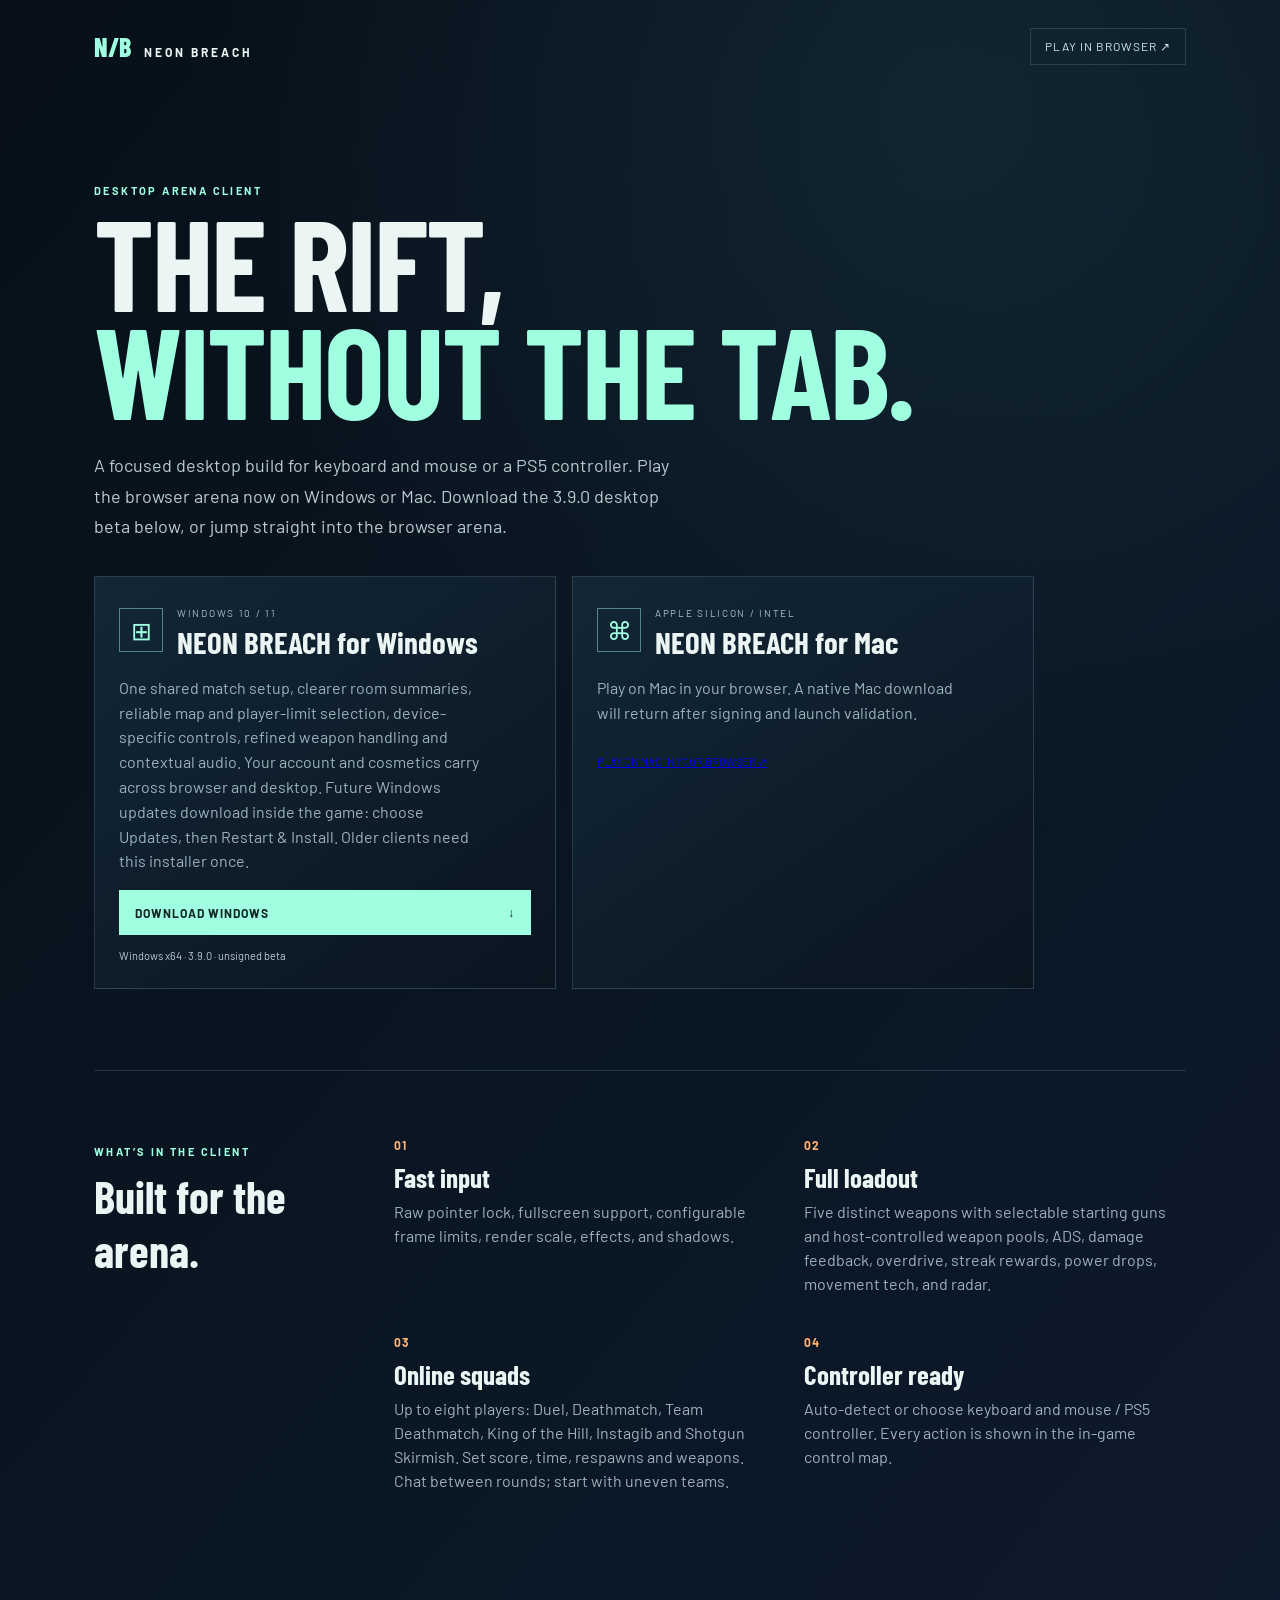
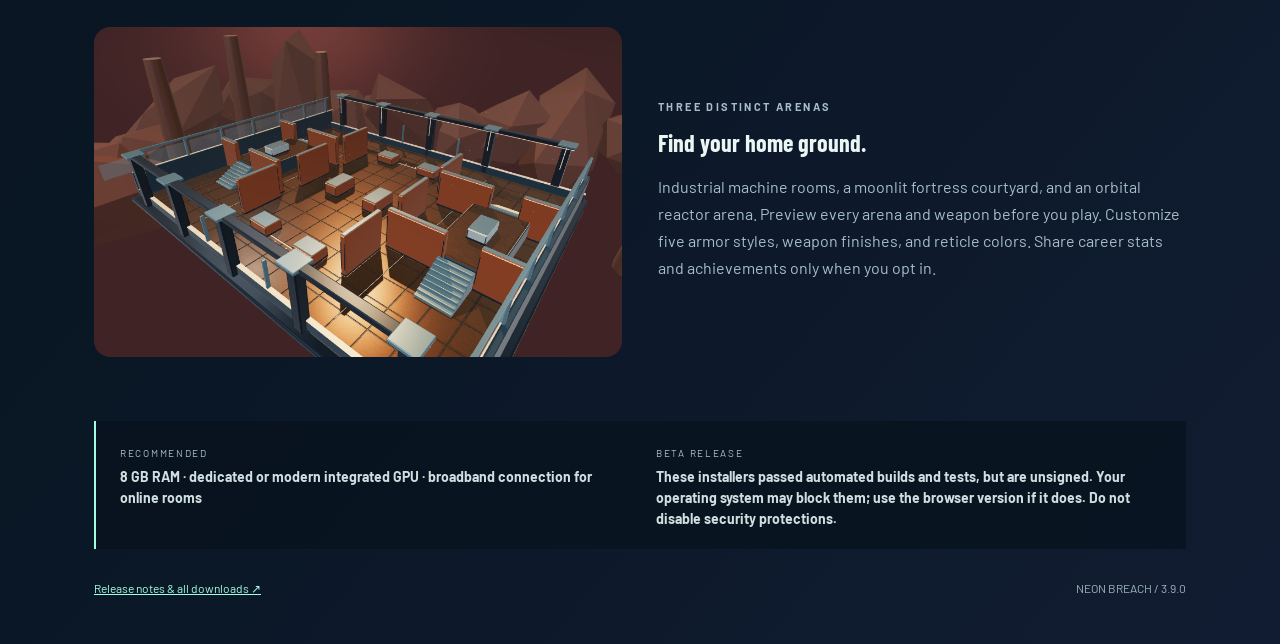
==== index.html @ 7b82b9a6 "Publish 3.9 combat feedback and configurable vitals" ====
<!doctype html><html lang="en"><head><meta charset="utf-8"><meta name="viewport" content="width=device-width,initial-scale=1"><meta name="theme-color" content="#08111c"><title>NEON BREACH · Download</title><link rel="icon" href="./favicon.svg"><link rel="stylesheet" href="./downloads.css"></head><body><main><nav><a class="brand" href="./play/">N/B <span>NEON BREACH</span></a><a class="play" href="./play/">PLAY IN BROWSER ↗</a></nav><section class="hero"><p class="eyebrow">DESKTOP ARENA CLIENT</p><h1>THE RIFT,<br><em>WITHOUT THE TAB.</em></h1><p class="intro">A focused desktop build for keyboard and mouse or a PS5 controller. Play the browser arena now on Windows or Mac. Download the 3.9.0 desktop beta below, or jump straight into the browser arena.</p><div class="platforms"><article class="platform"><div class="platform-top"><span class="platform-icon">⊞</span><div><small>WINDOWS 10 / 11</small><h2>NEON BREACH for Windows</h2></div></div><p>One shared match setup, clearer room summaries, reliable map and player-limit selection, device-specific controls, refined weapon handling and contextual audio. Your account and cosmetics carry across browser and desktop. Future Windows updates download inside the game: choose Updates, then Restart &amp; Install. Older clients need this installer once.</p><a class="download primary" href="https://github.com/AbdulNafeh10/neon-breach-downloads/releases/download/v3.9.0/NEON-BREACH-Setup-3.9.0.exe">DOWNLOAD WINDOWS <b>↓</b></a><p class="release-note">Windows x64 · 3.9.0 · unsigned beta</p></article><article class="platform"><div class="platform-top"><span class="platform-icon">⌘</span><div><small>APPLE SILICON / INTEL</small><h2>NEON BREACH for Mac</h2></div></div><p>Play on Mac in your browser. A native Mac download will return after signing and launch validation.</p><p class="release-note"><a href="./play/">PLAY ON MAC IN YOUR BROWSER ↗</a></p></article></div></section><section class="details" id="mac-release"><div><p class="eyebrow">WHAT’S IN THE CLIENT</p><h2>Built for the arena.</h2></div><div class="feature-grid"><article><b>01</b><h3>Fast input</h3><p>Raw pointer lock, fullscreen support, configurable frame limits, render scale, effects, and shadows.</p></article><article><b>02</b><h3>Full loadout</h3><p>Five distinct weapons with selectable starting guns and host-controlled weapon pools, ADS, damage feedback, overdrive, streak rewards, power drops, movement tech, and radar.</p></article><article><b>03</b><h3>Online squads</h3><p>Up to eight players: Duel, Deathmatch, Team Deathmatch, King of the Hill, Instagib and Shotgun Skirmish. Set score, time, respawns and weapons. Chat between rounds; start with uneven teams.</p></article><article><b>04</b><h3>Controller ready</h3><p>Auto-detect or choose keyboard and mouse / PS5 controller. Every action is shown in the in-game control map.</p></article></div></section><section class="arena-showcase"><img src="./play/previews/map-foundry.png" alt="Solar Foundry machine rooms"><div><p class="eyebrow">THREE DISTINCT ARENAS</p><h2>Find your home ground.</h2><p>Industrial machine rooms, a moonlit fortress courtyard, and an orbital reactor arena. Preview every arena and weapon before you play. Customize five armor styles, weapon finishes, and reticle colors. Share career stats and achievements only when you opt in.</p></div></section><section class="requirements"><div><small>RECOMMENDED</small><strong>8 GB RAM · dedicated or modern integrated GPU · broadband connection for online rooms</strong></div><div><small>BETA RELEASE</small><strong>These installers passed automated builds and tests, but are unsigned. Your operating system may block them; use the browser version if it does. Do not disable security protections.</strong></div></section><footer class="release-footer"><a href="https://github.com/AbdulNafeh10/neon-breach-downloads/releases/tag/v3.9.0">Release notes &amp; all downloads ↗</a><span>NEON BREACH / 3.9.0</span></footer></main></body></html>
---- downloads.css ----
@import url('https://fonts.googleapis.com/css2?family=Barlow+Condensed:wght@500;600;700;800&family=Barlow:wght@400;500;600;700&display=swap');:root{--bg:#08111c;--panel:#0e1d2b;--line:#9fc4d430;--mint:#a1ffe1;--ink:#eaf5f4;--mute:#9db1bd;--orange:#ffb274}*{box-sizing:border-box}body{margin:0;background:radial-gradient(circle at 74% 5%,#244c574d,transparent 31%),linear-gradient(130deg,#071019,#0a1725 55%,#111c32);color:var(--ink);font:16px Barlow,Arial,sans-serif;min-height:100vh}main{max-width:1160px;margin:auto;padding:28px 34px 48px}nav{display:flex;justify-content:space-between;align-items:center}.brand{font:800 26px 'Barlow Condensed',sans-serif;letter-spacing:-.5px;color:var(--mint);text-decoration:none}.brand span{font:700 12px Barlow,sans-serif;color:var(--ink);letter-spacing:3px;margin-left:9px}.play{color:#cde8e5;text-decoration:none;border:1px solid var(--line);padding:10px 14px;font-size:12px;letter-spacing:1px}.hero{padding:12vh 0 9vh;max-width:940px}.eyebrow{font-size:11px;letter-spacing:2.4px;color:var(--mint);font-weight:700}h1,h2,h3{font-family:'Barlow Condensed',sans-serif;margin:0}h1{font-size:clamp(64px,10vw,140px);line-height:.84;letter-spacing:-2px}h1 em{font-style:normal;color:var(--mint)}.intro{max-width:580px;line-height:1.7;color:#b8cbd0;font-size:18px;margin:27px 0 34px}.platforms{display:grid;grid-template-columns:1fr 1fr;gap:16px}.platform{background:linear-gradient(145deg,#132838e8,#0a1520e8);border:1px solid var(--line);padding:24px;min-height:280px;display:flex;flex-direction:column}.platform-top{display:flex;gap:14px;align-items:center}.platform-icon{display:grid;place-items:center;width:44px;height:44px;border:1px solid #a1ffe172;color:var(--mint);font-size:25px}.platform small,.requirements small{font-size:10px;letter-spacing:1.7px;color:#a9bec8}.platform h2{font-size:31px;margin-top:3px}.platform p{color:var(--mute);line-height:1.55;max-width:360px}.download{display:flex;justify-content:space-between;align-items:center;margin-top:auto;padding:15px 16px;font-size:12px;letter-spacing:1px;text-decoration:none;font-weight:700}.primary{background:var(--mint);color:#102723}.secondary{border:1px solid #a1ffe142;color:#a7c8c7;background:#a1ffe108}.details{display:grid;grid-template-columns:250px 1fr;gap:50px;padding:7vh 0;border-top:1px solid var(--line)}.details h2{font-size:45px}.feature-grid{display:grid;grid-template-columns:1fr 1fr;gap:28px}.feature-grid b{color:var(--orange);font-size:12px;letter-spacing:1px}.feature-grid h3{font-size:27px;margin-top:8px}.feature-grid p{color:var(--mute);line-height:1.5;margin:7px 0}.requirements{display:grid;grid-template-columns:1fr 1fr;gap:30px;background:#07131dbb;padding:20px 24px;border-left:2px solid var(--mint)}.requirements strong{display:block;font-size:14px;line-height:1.5;margin-top:6px;color:#cfdfdf}@media(max-width:720px){main{padding:20px}.hero{padding:11vh 0 7vh}.platforms,.details,.requirements{grid-template-columns:1fr}.details{gap:20px}.feature-grid{gap:20px}.platform{min-height:250px}h1{font-size:68px}.brand span{display:none}}

.platform .release-note{font-size:11px;margin:12px 0 0;color:#b8cbd0}.platform .download+.download{margin-top:10px}.release-footer{display:flex;justify-content:space-between;gap:20px;margin-top:32px;font-size:12px;color:var(--mute)}.release-footer a{color:var(--mint)}

.arena-showcase{display:grid;grid-template-columns:1fr 1fr;gap:36px;align-items:center;margin:64px 0}.arena-showcase img{width:100%;border-radius:16px}.arena-showcase p{line-height:1.7;color:#a8bdc9}@media(max-width:720px){.arena-showcase{grid-template-columns:1fr}}
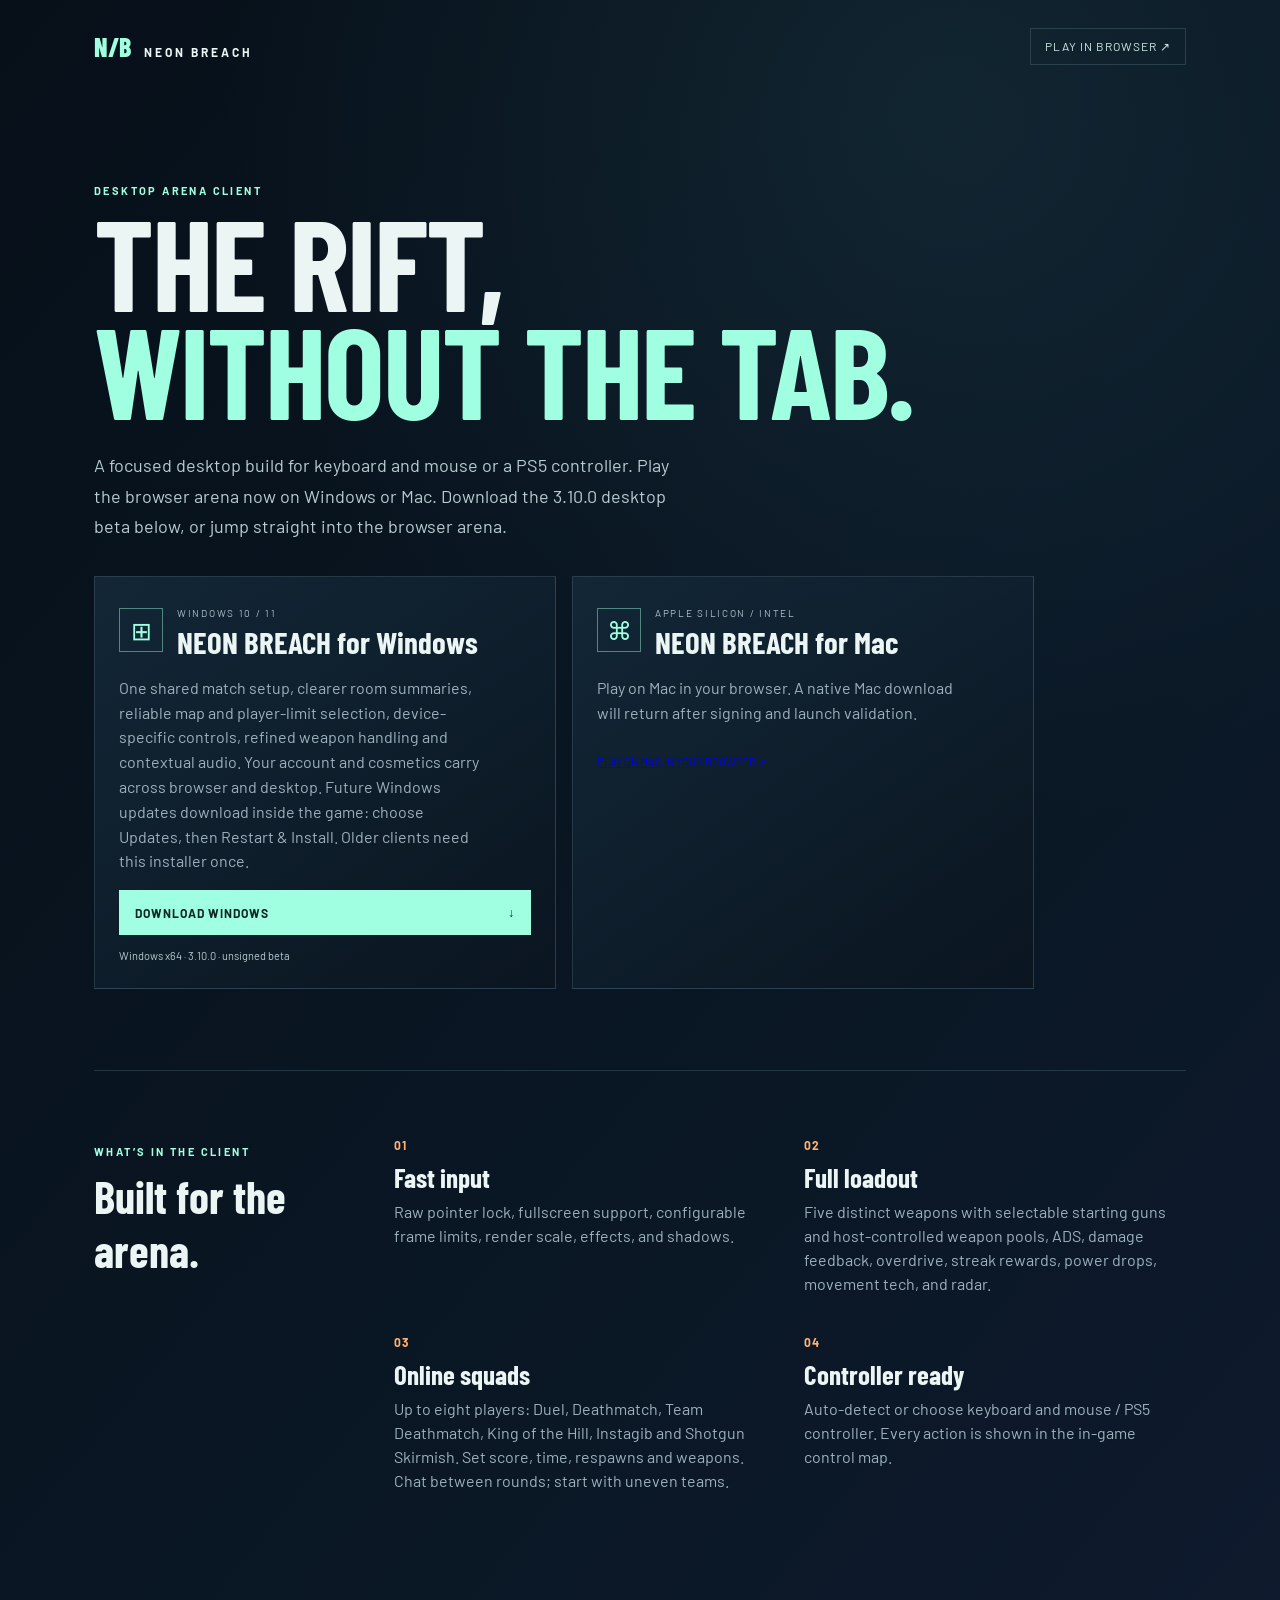
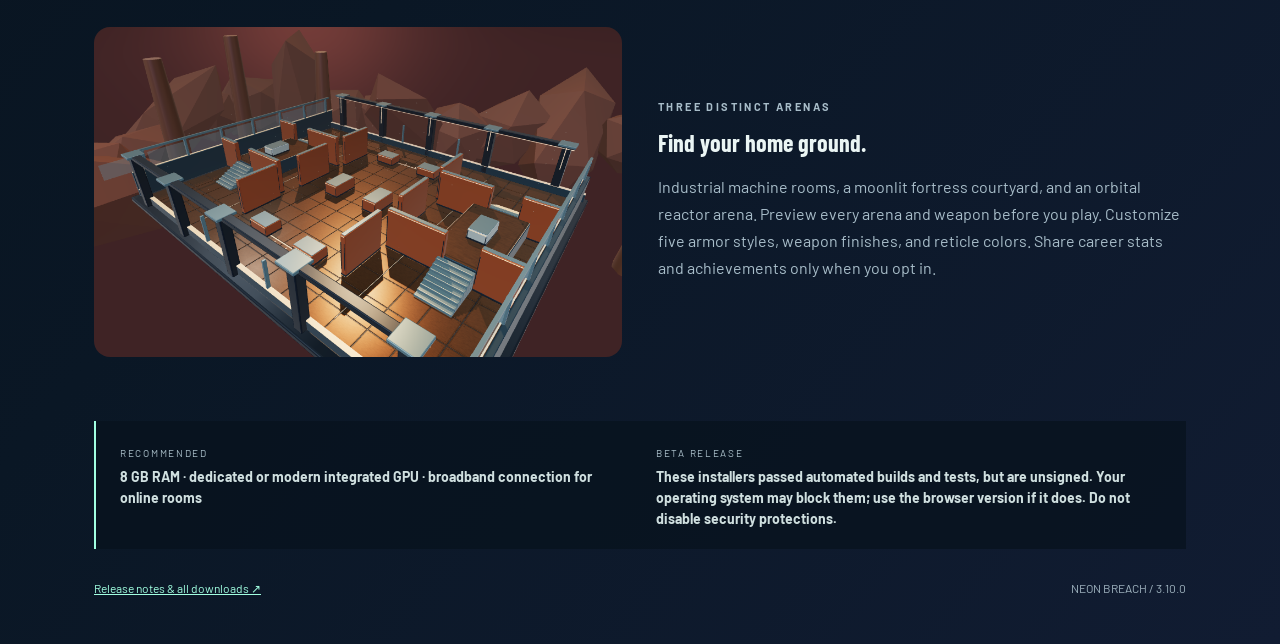
==== commit f6567762: "Publish 3.10 weapon handling and combat HUD update" ====
--- a/index.html
+++ b/index.html
@@ -1 +1 @@
-<!doctype html><html lang="en"><head><meta charset="utf-8"><meta name="viewport" content="width=device-width,initial-scale=1"><meta name="theme-color" content="#08111c"><title>NEON BREACH · Download</title><link rel="icon" href="./favicon.svg"><link rel="stylesheet" href="./downloads.css"></head><body><main><nav><a class="brand" href="./play/">N/B <span>NEON BREACH</span></a><a class="play" href="./play/">PLAY IN BROWSER ↗</a></nav><section class="hero"><p class="eyebrow">DESKTOP ARENA CLIENT</p><h1>THE RIFT,<br><em>WITHOUT THE TAB.</em></h1><p class="intro">A focused desktop build for keyboard and mouse or a PS5 controller. Play the browser arena now on Windows or Mac. Download the 3.9.0 desktop beta below, or jump straight into the browser arena.</p><div class="platforms"><article class="platform"><div class="platform-top"><span class="platform-icon">⊞</span><div><small>WINDOWS 10 / 11</small><h2>NEON BREACH for Windows</h2></div></div><p>One shared match setup, clearer room summaries, reliable map and player-limit selection, device-specific controls, refined weapon handling and contextual audio. Your account and cosmetics carry across browser and desktop. Future Windows updates download inside the game: choose Updates, then Restart &amp; Install. Older clients need this installer once.</p><a class="download primary" href="https://github.com/AbdulNafeh10/neon-breach-downloads/releases/download/v3.9.0/NEON-BREACH-Setup-3.9.0.exe">DOWNLOAD WINDOWS <b>↓</b></a><p class="release-note">Windows x64 · 3.9.0 · unsigned beta</p></article><article class="platform"><div class="platform-top"><span class="platform-icon">⌘</span><div><small>APPLE SILICON / INTEL</small><h2>NEON BREACH for Mac</h2></div></div><p>Play on Mac in your browser. A native Mac download will return after signing and launch validation.</p><p class="release-note"><a href="./play/">PLAY ON MAC IN YOUR BROWSER ↗</a></p></article></div></section><section class="details" id="mac-release"><div><p class="eyebrow">WHAT’S IN THE CLIENT</p><h2>Built for the arena.</h2></div><div class="feature-grid"><article><b>01</b><h3>Fast input</h3><p>Raw pointer lock, fullscreen support, configurable frame limits, render scale, effects, and shadows.</p></article><article><b>02</b><h3>Full loadout</h3><p>Five distinct weapons with selectable starting guns and host-controlled weapon pools, ADS, damage feedback, overdrive, streak rewards, power drops, movement tech, and radar.</p></article><article><b>03</b><h3>Online squads</h3><p>Up to eight players: Duel, Deathmatch, Team Deathmatch, King of the Hill, Instagib and Shotgun Skirmish. Set score, time, respawns and weapons. Chat between rounds; start with uneven teams.</p></article><article><b>04</b><h3>Controller ready</h3><p>Auto-detect or choose keyboard and mouse / PS5 controller. Every action is shown in the in-game control map.</p></article></div></section><section class="arena-showcase"><img src="./play/previews/map-foundry.png" alt="Solar Foundry machine rooms"><div><p class="eyebrow">THREE DISTINCT ARENAS</p><h2>Find your home ground.</h2><p>Industrial machine rooms, a moonlit fortress courtyard, and an orbital reactor arena. Preview every arena and weapon before you play. Customize five armor styles, weapon finishes, and reticle colors. Share career stats and achievements only when you opt in.</p></div></section><section class="requirements"><div><small>RECOMMENDED</small><strong>8 GB RAM · dedicated or modern integrated GPU · broadband connection for online rooms</strong></div><div><small>BETA RELEASE</small><strong>These installers passed automated builds and tests, but are unsigned. Your operating system may block them; use the browser version if it does. Do not disable security protections.</strong></div></section><footer class="release-footer"><a href="https://github.com/AbdulNafeh10/neon-breach-downloads/releases/tag/v3.9.0">Release notes &amp; all downloads ↗</a><span>NEON BREACH / 3.9.0</span></footer></main></body></html>
+<!doctype html><html lang="en"><head><meta charset="utf-8"><meta name="viewport" content="width=device-width,initial-scale=1"><meta name="theme-color" content="#08111c"><title>NEON BREACH · Download</title><link rel="icon" href="./favicon.svg"><link rel="stylesheet" href="./downloads.css"></head><body><main><nav><a class="brand" href="./play/">N/B <span>NEON BREACH</span></a><a class="play" href="./play/">PLAY IN BROWSER ↗</a></nav><section class="hero"><p class="eyebrow">DESKTOP ARENA CLIENT</p><h1>THE RIFT,<br><em>WITHOUT THE TAB.</em></h1><p class="intro">A focused desktop build for keyboard and mouse or a PS5 controller. Play the browser arena now on Windows or Mac. Download the 3.10.0 desktop beta below, or jump straight into the browser arena.</p><div class="platforms"><article class="platform"><div class="platform-top"><span class="platform-icon">⊞</span><div><small>WINDOWS 10 / 11</small><h2>NEON BREACH for Windows</h2></div></div><p>One shared match setup, clearer room summaries, reliable map and player-limit selection, device-specific controls, refined weapon handling and contextual audio. Your account and cosmetics carry across browser and desktop. Future Windows updates download inside the game: choose Updates, then Restart &amp; Install. Older clients need this installer once.</p><a class="download primary" href="https://github.com/AbdulNafeh10/neon-breach-downloads/releases/download/v3.10.0/NEON-BREACH-Setup-3.10.0.exe">DOWNLOAD WINDOWS <b>↓</b></a><p class="release-note">Windows x64 · 3.10.0 · unsigned beta</p></article><article class="platform"><div class="platform-top"><span class="platform-icon">⌘</span><div><small>APPLE SILICON / INTEL</small><h2>NEON BREACH for Mac</h2></div></div><p>Play on Mac in your browser. A native Mac download will return after signing and launch validation.</p><p class="release-note"><a href="./play/">PLAY ON MAC IN YOUR BROWSER ↗</a></p></article></div></section><section class="details" id="mac-release"><div><p class="eyebrow">WHAT’S IN THE CLIENT</p><h2>Built for the arena.</h2></div><div class="feature-grid"><article><b>01</b><h3>Fast input</h3><p>Raw pointer lock, fullscreen support, configurable frame limits, render scale, effects, and shadows.</p></article><article><b>02</b><h3>Full loadout</h3><p>Five distinct weapons with selectable starting guns and host-controlled weapon pools, ADS, damage feedback, overdrive, streak rewards, power drops, movement tech, and radar.</p></article><article><b>03</b><h3>Online squads</h3><p>Up to eight players: Duel, Deathmatch, Team Deathmatch, King of the Hill, Instagib and Shotgun Skirmish. Set score, time, respawns and weapons. Chat between rounds; start with uneven teams.</p></article><article><b>04</b><h3>Controller ready</h3><p>Auto-detect or choose keyboard and mouse / PS5 controller. Every action is shown in the in-game control map.</p></article></div></section><section class="arena-showcase"><img src="./play/previews/map-foundry.png" alt="Solar Foundry machine rooms"><div><p class="eyebrow">THREE DISTINCT ARENAS</p><h2>Find your home ground.</h2><p>Industrial machine rooms, a moonlit fortress courtyard, and an orbital reactor arena. Preview every arena and weapon before you play. Customize five armor styles, weapon finishes, and reticle colors. Share career stats and achievements only when you opt in.</p></div></section><section class="requirements"><div><small>RECOMMENDED</small><strong>8 GB RAM · dedicated or modern integrated GPU · broadband connection for online rooms</strong></div><div><small>BETA RELEASE</small><strong>These installers passed automated builds and tests, but are unsigned. Your operating system may block them; use the browser version if it does. Do not disable security protections.</strong></div></section><footer class="release-footer"><a href="https://github.com/AbdulNafeh10/neon-breach-downloads/releases/tag/v3.10.0">Release notes &amp; all downloads ↗</a><span>NEON BREACH / 3.10.0</span></footer></main></body></html>
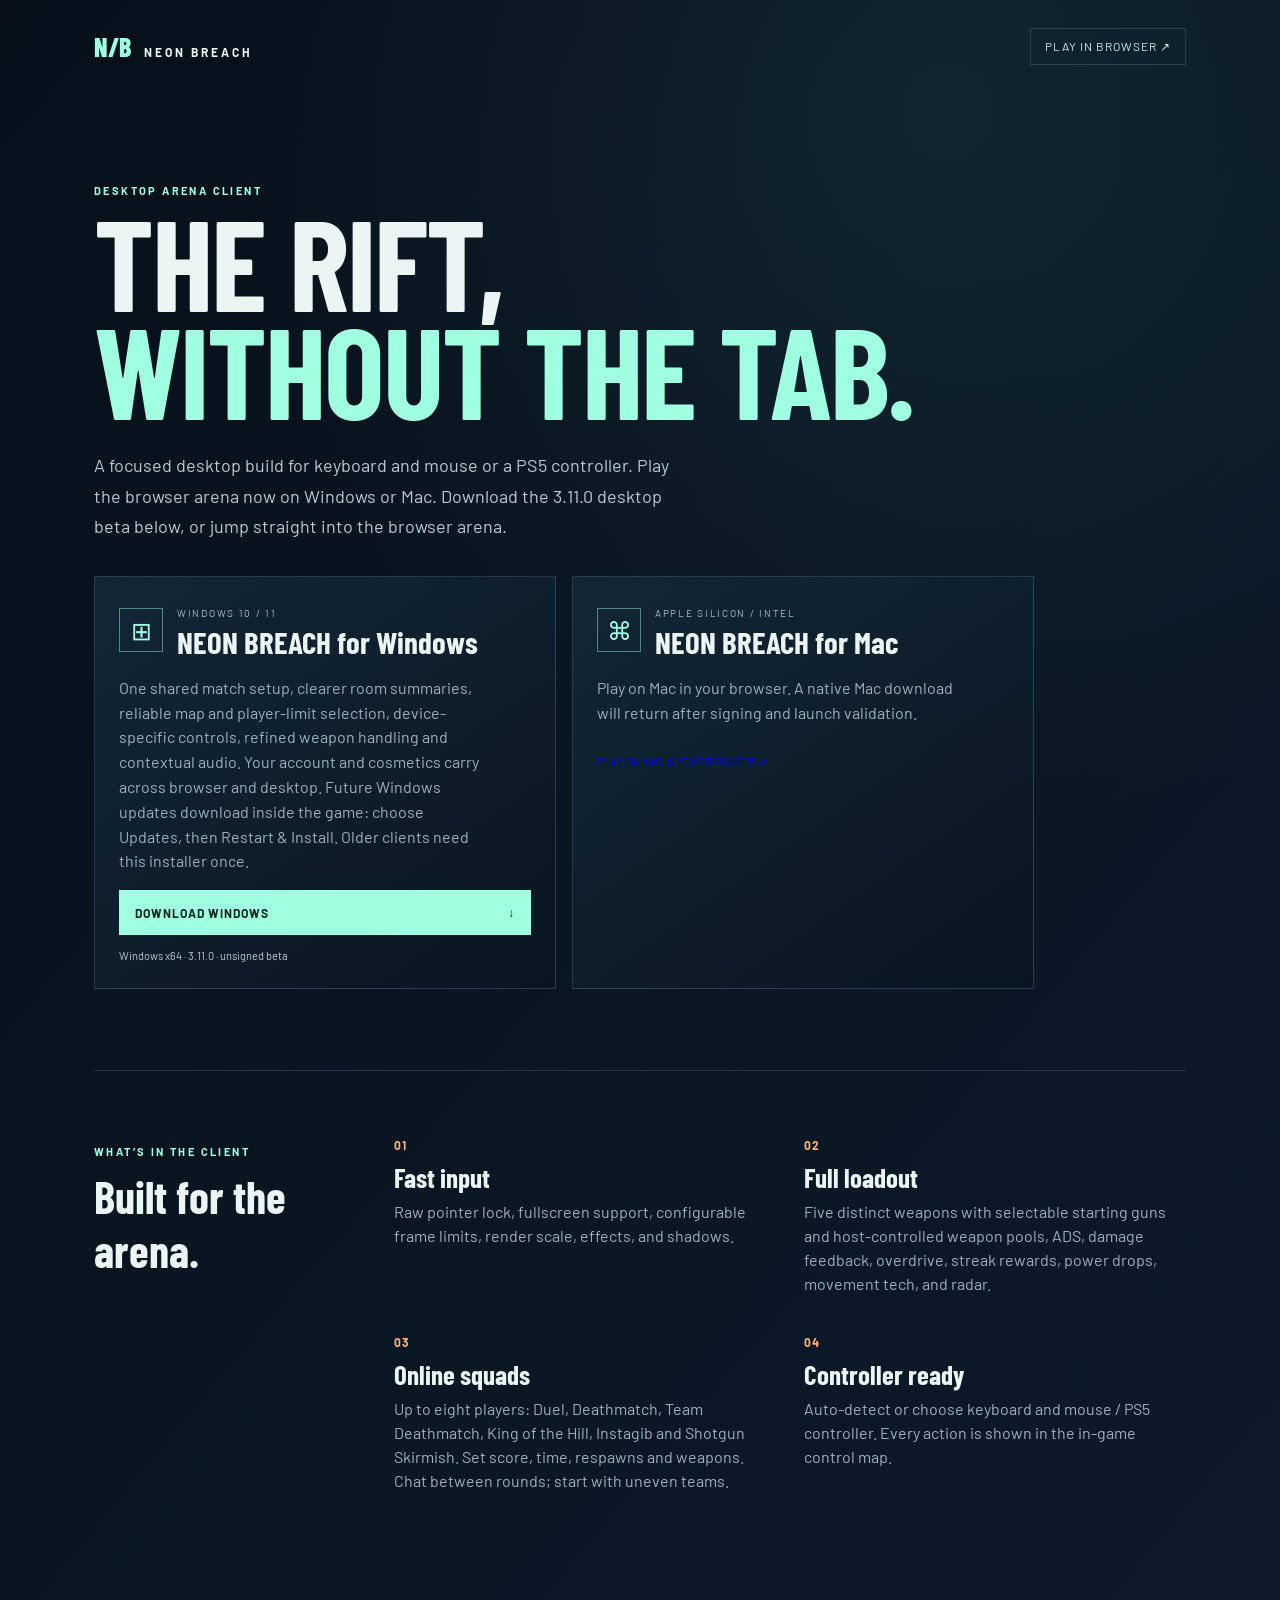
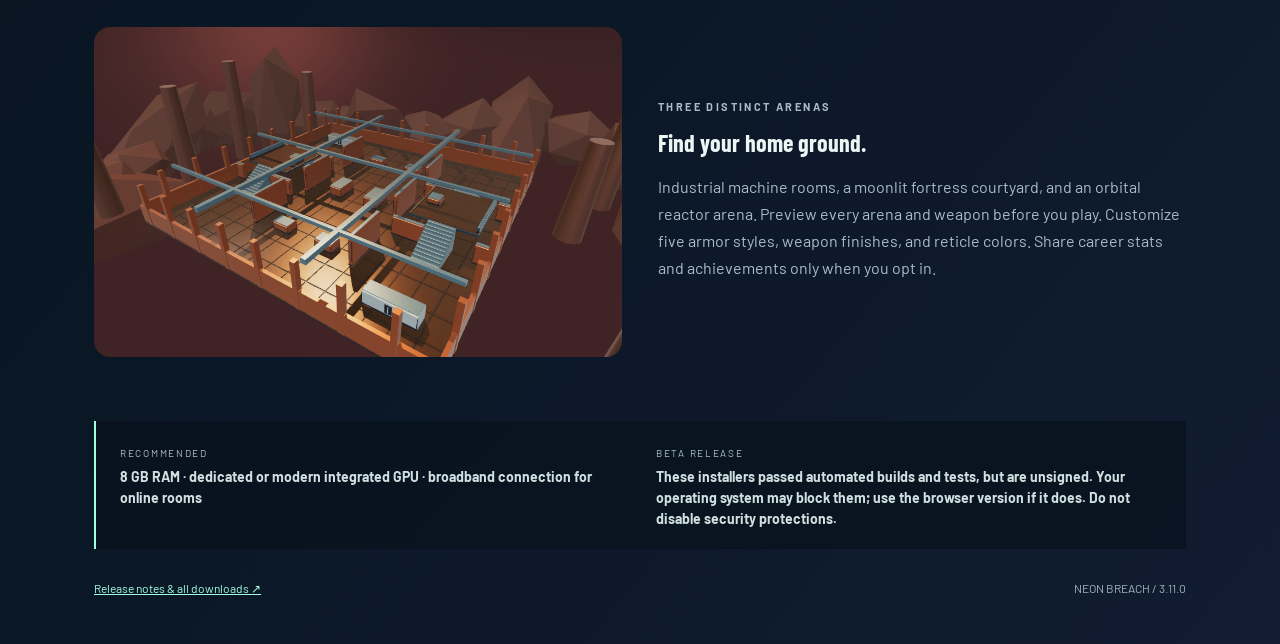
==== commit d891113d: "Publish 3.11 five arenas and refined damage feedback" ====
--- a/index.html
+++ b/index.html
@@ -1 +1 @@
-<!doctype html><html lang="en"><head><meta charset="utf-8"><meta name="viewport" content="width=device-width,initial-scale=1"><meta name="theme-color" content="#08111c"><title>NEON BREACH · Download</title><link rel="icon" href="./favicon.svg"><link rel="stylesheet" href="./downloads.css"></head><body><main><nav><a class="brand" href="./play/">N/B <span>NEON BREACH</span></a><a class="play" href="./play/">PLAY IN BROWSER ↗</a></nav><section class="hero"><p class="eyebrow">DESKTOP ARENA CLIENT</p><h1>THE RIFT,<br><em>WITHOUT THE TAB.</em></h1><p class="intro">A focused desktop build for keyboard and mouse or a PS5 controller. Play the browser arena now on Windows or Mac. Download the 3.10.0 desktop beta below, or jump straight into the browser arena.</p><div class="platforms"><article class="platform"><div class="platform-top"><span class="platform-icon">⊞</span><div><small>WINDOWS 10 / 11</small><h2>NEON BREACH for Windows</h2></div></div><p>One shared match setup, clearer room summaries, reliable map and player-limit selection, device-specific controls, refined weapon handling and contextual audio. Your account and cosmetics carry across browser and desktop. Future Windows updates download inside the game: choose Updates, then Restart &amp; Install. Older clients need this installer once.</p><a class="download primary" href="https://github.com/AbdulNafeh10/neon-breach-downloads/releases/download/v3.10.0/NEON-BREACH-Setup-3.10.0.exe">DOWNLOAD WINDOWS <b>↓</b></a><p class="release-note">Windows x64 · 3.10.0 · unsigned beta</p></article><article class="platform"><div class="platform-top"><span class="platform-icon">⌘</span><div><small>APPLE SILICON / INTEL</small><h2>NEON BREACH for Mac</h2></div></div><p>Play on Mac in your browser. A native Mac download will return after signing and launch validation.</p><p class="release-note"><a href="./play/">PLAY ON MAC IN YOUR BROWSER ↗</a></p></article></div></section><section class="details" id="mac-release"><div><p class="eyebrow">WHAT’S IN THE CLIENT</p><h2>Built for the arena.</h2></div><div class="feature-grid"><article><b>01</b><h3>Fast input</h3><p>Raw pointer lock, fullscreen support, configurable frame limits, render scale, effects, and shadows.</p></article><article><b>02</b><h3>Full loadout</h3><p>Five distinct weapons with selectable starting guns and host-controlled weapon pools, ADS, damage feedback, overdrive, streak rewards, power drops, movement tech, and radar.</p></article><article><b>03</b><h3>Online squads</h3><p>Up to eight players: Duel, Deathmatch, Team Deathmatch, King of the Hill, Instagib and Shotgun Skirmish. Set score, time, respawns and weapons. Chat between rounds; start with uneven teams.</p></article><article><b>04</b><h3>Controller ready</h3><p>Auto-detect or choose keyboard and mouse / PS5 controller. Every action is shown in the in-game control map.</p></article></div></section><section class="arena-showcase"><img src="./play/previews/map-foundry.png" alt="Solar Foundry machine rooms"><div><p class="eyebrow">THREE DISTINCT ARENAS</p><h2>Find your home ground.</h2><p>Industrial machine rooms, a moonlit fortress courtyard, and an orbital reactor arena. Preview every arena and weapon before you play. Customize five armor styles, weapon finishes, and reticle colors. Share career stats and achievements only when you opt in.</p></div></section><section class="requirements"><div><small>RECOMMENDED</small><strong>8 GB RAM · dedicated or modern integrated GPU · broadband connection for online rooms</strong></div><div><small>BETA RELEASE</small><strong>These installers passed automated builds and tests, but are unsigned. Your operating system may block them; use the browser version if it does. Do not disable security protections.</strong></div></section><footer class="release-footer"><a href="https://github.com/AbdulNafeh10/neon-breach-downloads/releases/tag/v3.10.0">Release notes &amp; all downloads ↗</a><span>NEON BREACH / 3.10.0</span></footer></main></body></html>
+<!doctype html><html lang="en"><head><meta charset="utf-8"><meta name="viewport" content="width=device-width,initial-scale=1"><meta name="theme-color" content="#08111c"><title>NEON BREACH · Download</title><link rel="icon" href="./favicon.svg"><link rel="stylesheet" href="./downloads.css"></head><body><main><nav><a class="brand" href="./play/">N/B <span>NEON BREACH</span></a><a class="play" href="./play/">PLAY IN BROWSER ↗</a></nav><section class="hero"><p class="eyebrow">DESKTOP ARENA CLIENT</p><h1>THE RIFT,<br><em>WITHOUT THE TAB.</em></h1><p class="intro">A focused desktop build for keyboard and mouse or a PS5 controller. Play the browser arena now on Windows or Mac. Download the 3.11.0 desktop beta below, or jump straight into the browser arena.</p><div class="platforms"><article class="platform"><div class="platform-top"><span class="platform-icon">⊞</span><div><small>WINDOWS 10 / 11</small><h2>NEON BREACH for Windows</h2></div></div><p>One shared match setup, clearer room summaries, reliable map and player-limit selection, device-specific controls, refined weapon handling and contextual audio. Your account and cosmetics carry across browser and desktop. Future Windows updates download inside the game: choose Updates, then Restart &amp; Install. Older clients need this installer once.</p><a class="download primary" href="https://github.com/AbdulNafeh10/neon-breach-downloads/releases/download/v3.11.0/NEON-BREACH-Setup-3.11.0.exe">DOWNLOAD WINDOWS <b>↓</b></a><p class="release-note">Windows x64 · 3.11.0 · unsigned beta</p></article><article class="platform"><div class="platform-top"><span class="platform-icon">⌘</span><div><small>APPLE SILICON / INTEL</small><h2>NEON BREACH for Mac</h2></div></div><p>Play on Mac in your browser. A native Mac download will return after signing and launch validation.</p><p class="release-note"><a href="./play/">PLAY ON MAC IN YOUR BROWSER ↗</a></p></article></div></section><section class="details" id="mac-release"><div><p class="eyebrow">WHAT’S IN THE CLIENT</p><h2>Built for the arena.</h2></div><div class="feature-grid"><article><b>01</b><h3>Fast input</h3><p>Raw pointer lock, fullscreen support, configurable frame limits, render scale, effects, and shadows.</p></article><article><b>02</b><h3>Full loadout</h3><p>Five distinct weapons with selectable starting guns and host-controlled weapon pools, ADS, damage feedback, overdrive, streak rewards, power drops, movement tech, and radar.</p></article><article><b>03</b><h3>Online squads</h3><p>Up to eight players: Duel, Deathmatch, Team Deathmatch, King of the Hill, Instagib and Shotgun Skirmish. Set score, time, respawns and weapons. Chat between rounds; start with uneven teams.</p></article><article><b>04</b><h3>Controller ready</h3><p>Auto-detect or choose keyboard and mouse / PS5 controller. Every action is shown in the in-game control map.</p></article></div></section><section class="arena-showcase"><img src="./play/previews/map-foundry.png" alt="Solar Foundry machine rooms"><div><p class="eyebrow">THREE DISTINCT ARENAS</p><h2>Find your home ground.</h2><p>Industrial machine rooms, a moonlit fortress courtyard, and an orbital reactor arena. Preview every arena and weapon before you play. Customize five armor styles, weapon finishes, and reticle colors. Share career stats and achievements only when you opt in.</p></div></section><section class="requirements"><div><small>RECOMMENDED</small><strong>8 GB RAM · dedicated or modern integrated GPU · broadband connection for online rooms</strong></div><div><small>BETA RELEASE</small><strong>These installers passed automated builds and tests, but are unsigned. Your operating system may block them; use the browser version if it does. Do not disable security protections.</strong></div></section><footer class="release-footer"><a href="https://github.com/AbdulNafeh10/neon-breach-downloads/releases/tag/v3.11.0">Release notes &amp; all downloads ↗</a><span>NEON BREACH / 3.11.0</span></footer></main></body></html>
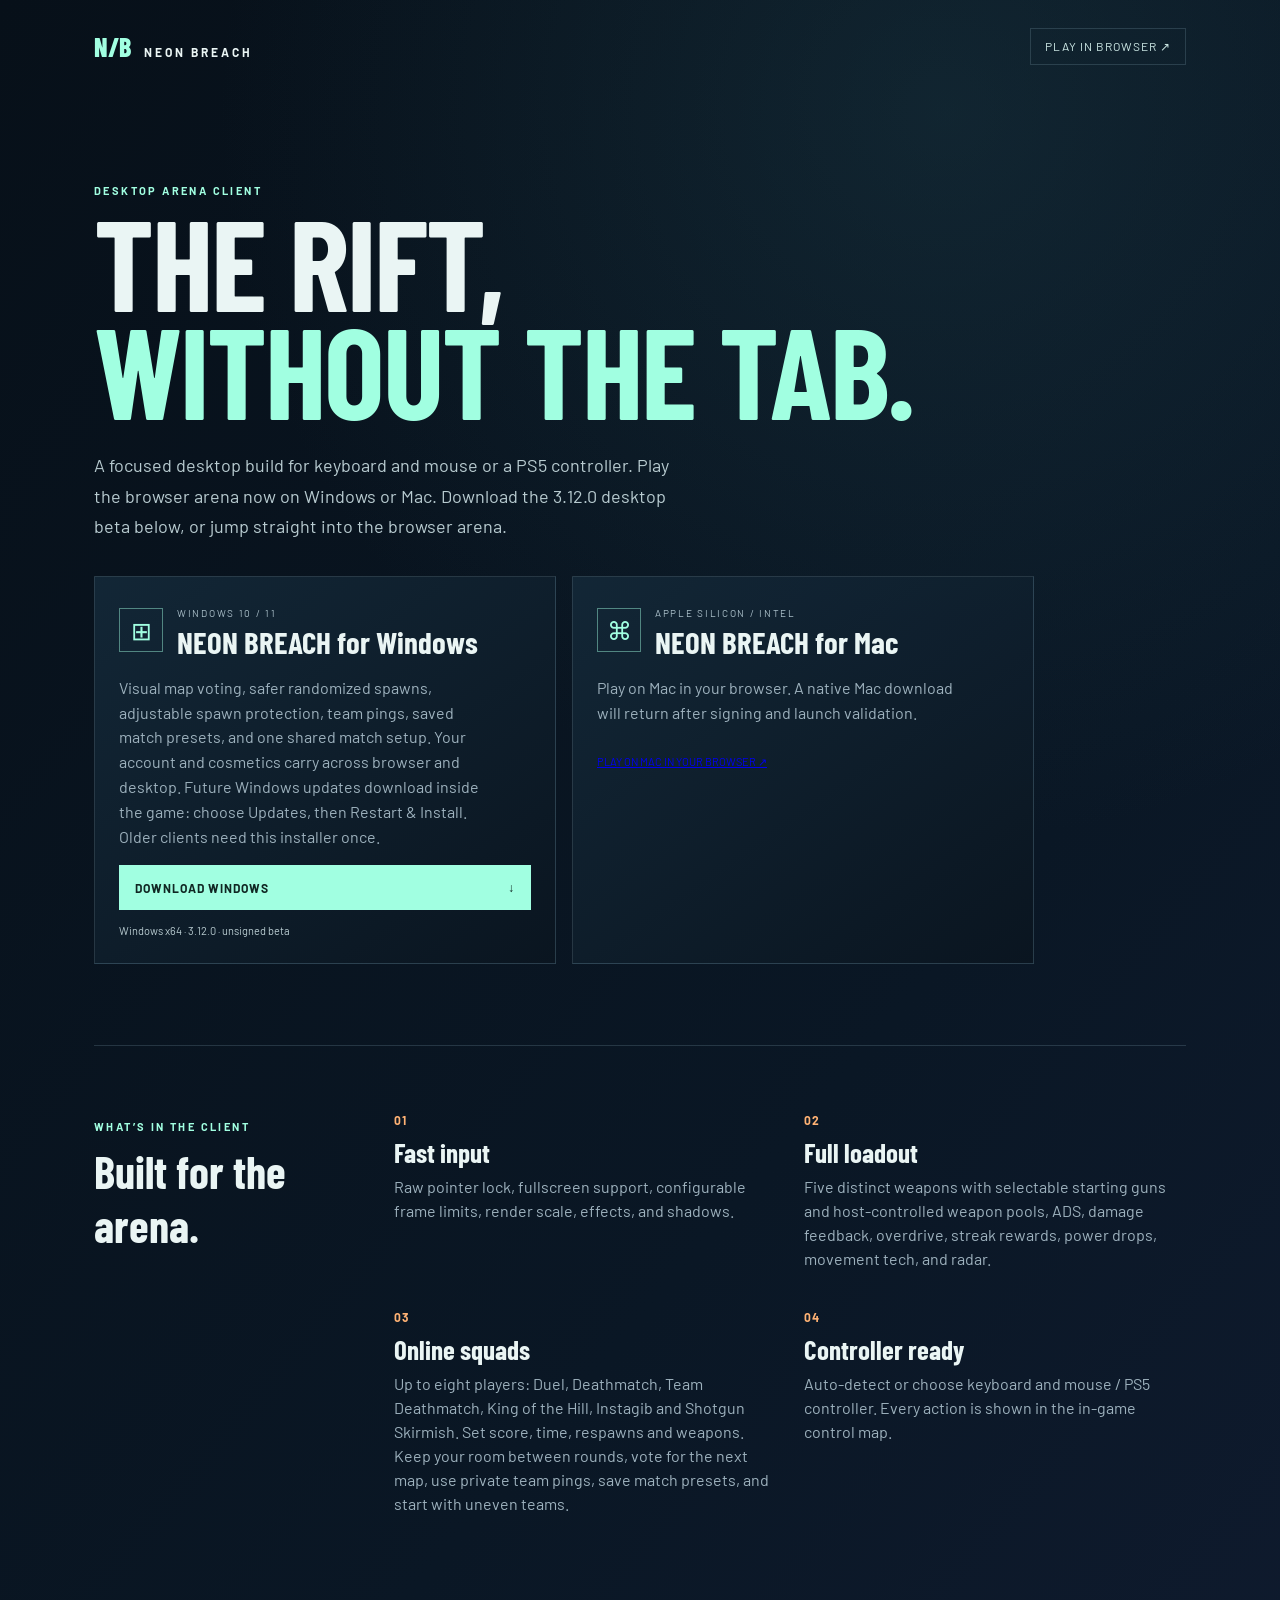
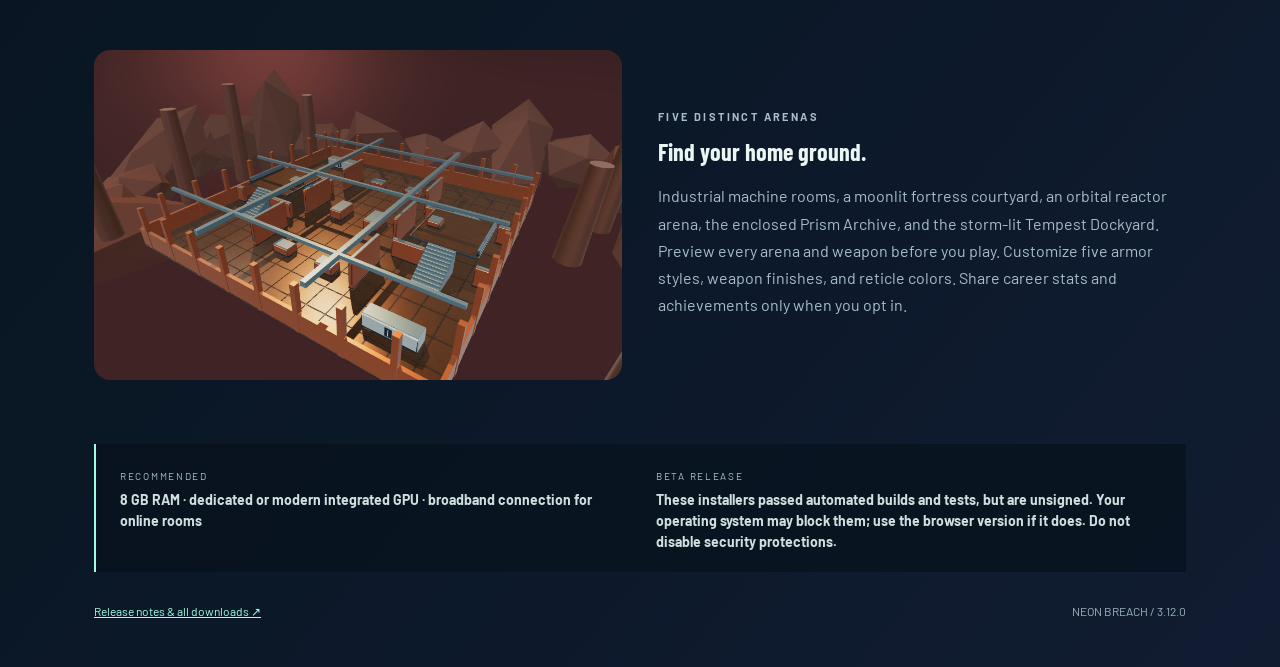
==== commit 475b3ede: "Publish NEON BREACH 3.12 party update and Windows update feed" ====
--- a/index.html
+++ b/index.html
@@ -1 +1 @@
-<!doctype html><html lang="en"><head><meta charset="utf-8"><meta name="viewport" content="width=device-width,initial-scale=1"><meta name="theme-color" content="#08111c"><title>NEON BREACH · Download</title><link rel="icon" href="./favicon.svg"><link rel="stylesheet" href="./downloads.css"></head><body><main><nav><a class="brand" href="./play/">N/B <span>NEON BREACH</span></a><a class="play" href="./play/">PLAY IN BROWSER ↗</a></nav><section class="hero"><p class="eyebrow">DESKTOP ARENA CLIENT</p><h1>THE RIFT,<br><em>WITHOUT THE TAB.</em></h1><p class="intro">A focused desktop build for keyboard and mouse or a PS5 controller. Play the browser arena now on Windows or Mac. Download the 3.11.0 desktop beta below, or jump straight into the browser arena.</p><div class="platforms"><article class="platform"><div class="platform-top"><span class="platform-icon">⊞</span><div><small>WINDOWS 10 / 11</small><h2>NEON BREACH for Windows</h2></div></div><p>One shared match setup, clearer room summaries, reliable map and player-limit selection, device-specific controls, refined weapon handling and contextual audio. Your account and cosmetics carry across browser and desktop. Future Windows updates download inside the game: choose Updates, then Restart &amp; Install. Older clients need this installer once.</p><a class="download primary" href="https://github.com/AbdulNafeh10/neon-breach-downloads/releases/download/v3.11.0/NEON-BREACH-Setup-3.11.0.exe">DOWNLOAD WINDOWS <b>↓</b></a><p class="release-note">Windows x64 · 3.11.0 · unsigned beta</p></article><article class="platform"><div class="platform-top"><span class="platform-icon">⌘</span><div><small>APPLE SILICON / INTEL</small><h2>NEON BREACH for Mac</h2></div></div><p>Play on Mac in your browser. A native Mac download will return after signing and launch validation.</p><p class="release-note"><a href="./play/">PLAY ON MAC IN YOUR BROWSER ↗</a></p></article></div></section><section class="details" id="mac-release"><div><p class="eyebrow">WHAT’S IN THE CLIENT</p><h2>Built for the arena.</h2></div><div class="feature-grid"><article><b>01</b><h3>Fast input</h3><p>Raw pointer lock, fullscreen support, configurable frame limits, render scale, effects, and shadows.</p></article><article><b>02</b><h3>Full loadout</h3><p>Five distinct weapons with selectable starting guns and host-controlled weapon pools, ADS, damage feedback, overdrive, streak rewards, power drops, movement tech, and radar.</p></article><article><b>03</b><h3>Online squads</h3><p>Up to eight players: Duel, Deathmatch, Team Deathmatch, King of the Hill, Instagib and Shotgun Skirmish. Set score, time, respawns and weapons. Chat between rounds; start with uneven teams.</p></article><article><b>04</b><h3>Controller ready</h3><p>Auto-detect or choose keyboard and mouse / PS5 controller. Every action is shown in the in-game control map.</p></article></div></section><section class="arena-showcase"><img src="./play/previews/map-foundry.png" alt="Solar Foundry machine rooms"><div><p class="eyebrow">THREE DISTINCT ARENAS</p><h2>Find your home ground.</h2><p>Industrial machine rooms, a moonlit fortress courtyard, and an orbital reactor arena. Preview every arena and weapon before you play. Customize five armor styles, weapon finishes, and reticle colors. Share career stats and achievements only when you opt in.</p></div></section><section class="requirements"><div><small>RECOMMENDED</small><strong>8 GB RAM · dedicated or modern integrated GPU · broadband connection for online rooms</strong></div><div><small>BETA RELEASE</small><strong>These installers passed automated builds and tests, but are unsigned. Your operating system may block them; use the browser version if it does. Do not disable security protections.</strong></div></section><footer class="release-footer"><a href="https://github.com/AbdulNafeh10/neon-breach-downloads/releases/tag/v3.11.0">Release notes &amp; all downloads ↗</a><span>NEON BREACH / 3.11.0</span></footer></main></body></html>
+<!doctype html><html lang="en"><head><meta charset="utf-8"><meta name="viewport" content="width=device-width,initial-scale=1"><meta name="theme-color" content="#08111c"><title>NEON BREACH · Download</title><link rel="icon" href="./favicon.svg"><link rel="stylesheet" href="./downloads.css"></head><body><main><nav><a class="brand" href="./play/">N/B <span>NEON BREACH</span></a><a class="play" href="./play/">PLAY IN BROWSER ↗</a></nav><section class="hero"><p class="eyebrow">DESKTOP ARENA CLIENT</p><h1>THE RIFT,<br><em>WITHOUT THE TAB.</em></h1><p class="intro">A focused desktop build for keyboard and mouse or a PS5 controller. Play the browser arena now on Windows or Mac. Download the 3.12.0 desktop beta below, or jump straight into the browser arena.</p><div class="platforms"><article class="platform"><div class="platform-top"><span class="platform-icon">⊞</span><div><small>WINDOWS 10 / 11</small><h2>NEON BREACH for Windows</h2></div></div><p>Visual map voting, safer randomized spawns, adjustable spawn protection, team pings, saved match presets, and one shared match setup. Your account and cosmetics carry across browser and desktop. Future Windows updates download inside the game: choose Updates, then Restart &amp; Install. Older clients need this installer once.</p><a class="download primary" href="https://github.com/AbdulNafeh10/neon-breach-downloads/releases/download/v3.12.0/NEON-BREACH-Setup-3.12.0.exe">DOWNLOAD WINDOWS <b>↓</b></a><p class="release-note">Windows x64 · 3.12.0 · unsigned beta</p></article><article class="platform"><div class="platform-top"><span class="platform-icon">⌘</span><div><small>APPLE SILICON / INTEL</small><h2>NEON BREACH for Mac</h2></div></div><p>Play on Mac in your browser. A native Mac download will return after signing and launch validation.</p><p class="release-note"><a href="./play/">PLAY ON MAC IN YOUR BROWSER ↗</a></p></article></div></section><section class="details" id="mac-release"><div><p class="eyebrow">WHAT’S IN THE CLIENT</p><h2>Built for the arena.</h2></div><div class="feature-grid"><article><b>01</b><h3>Fast input</h3><p>Raw pointer lock, fullscreen support, configurable frame limits, render scale, effects, and shadows.</p></article><article><b>02</b><h3>Full loadout</h3><p>Five distinct weapons with selectable starting guns and host-controlled weapon pools, ADS, damage feedback, overdrive, streak rewards, power drops, movement tech, and radar.</p></article><article><b>03</b><h3>Online squads</h3><p>Up to eight players: Duel, Deathmatch, Team Deathmatch, King of the Hill, Instagib and Shotgun Skirmish. Set score, time, respawns and weapons. Keep your room between rounds, vote for the next map, use private team pings, save match presets, and start with uneven teams.</p></article><article><b>04</b><h3>Controller ready</h3><p>Auto-detect or choose keyboard and mouse / PS5 controller. Every action is shown in the in-game control map.</p></article></div></section><section class="arena-showcase"><img src="./play/previews/map-foundry.png" alt="Solar Foundry machine rooms"><div><p class="eyebrow">FIVE DISTINCT ARENAS</p><h2>Find your home ground.</h2><p>Industrial machine rooms, a moonlit fortress courtyard, an orbital reactor arena, the enclosed Prism Archive, and the storm-lit Tempest Dockyard. Preview every arena and weapon before you play. Customize five armor styles, weapon finishes, and reticle colors. Share career stats and achievements only when you opt in.</p></div></section><section class="requirements"><div><small>RECOMMENDED</small><strong>8 GB RAM · dedicated or modern integrated GPU · broadband connection for online rooms</strong></div><div><small>BETA RELEASE</small><strong>These installers passed automated builds and tests, but are unsigned. Your operating system may block them; use the browser version if it does. Do not disable security protections.</strong></div></section><footer class="release-footer"><a href="https://github.com/AbdulNafeh10/neon-breach-downloads/releases/tag/v3.12.0">Release notes &amp; all downloads ↗</a><span>NEON BREACH / 3.12.0</span></footer></main></body></html>
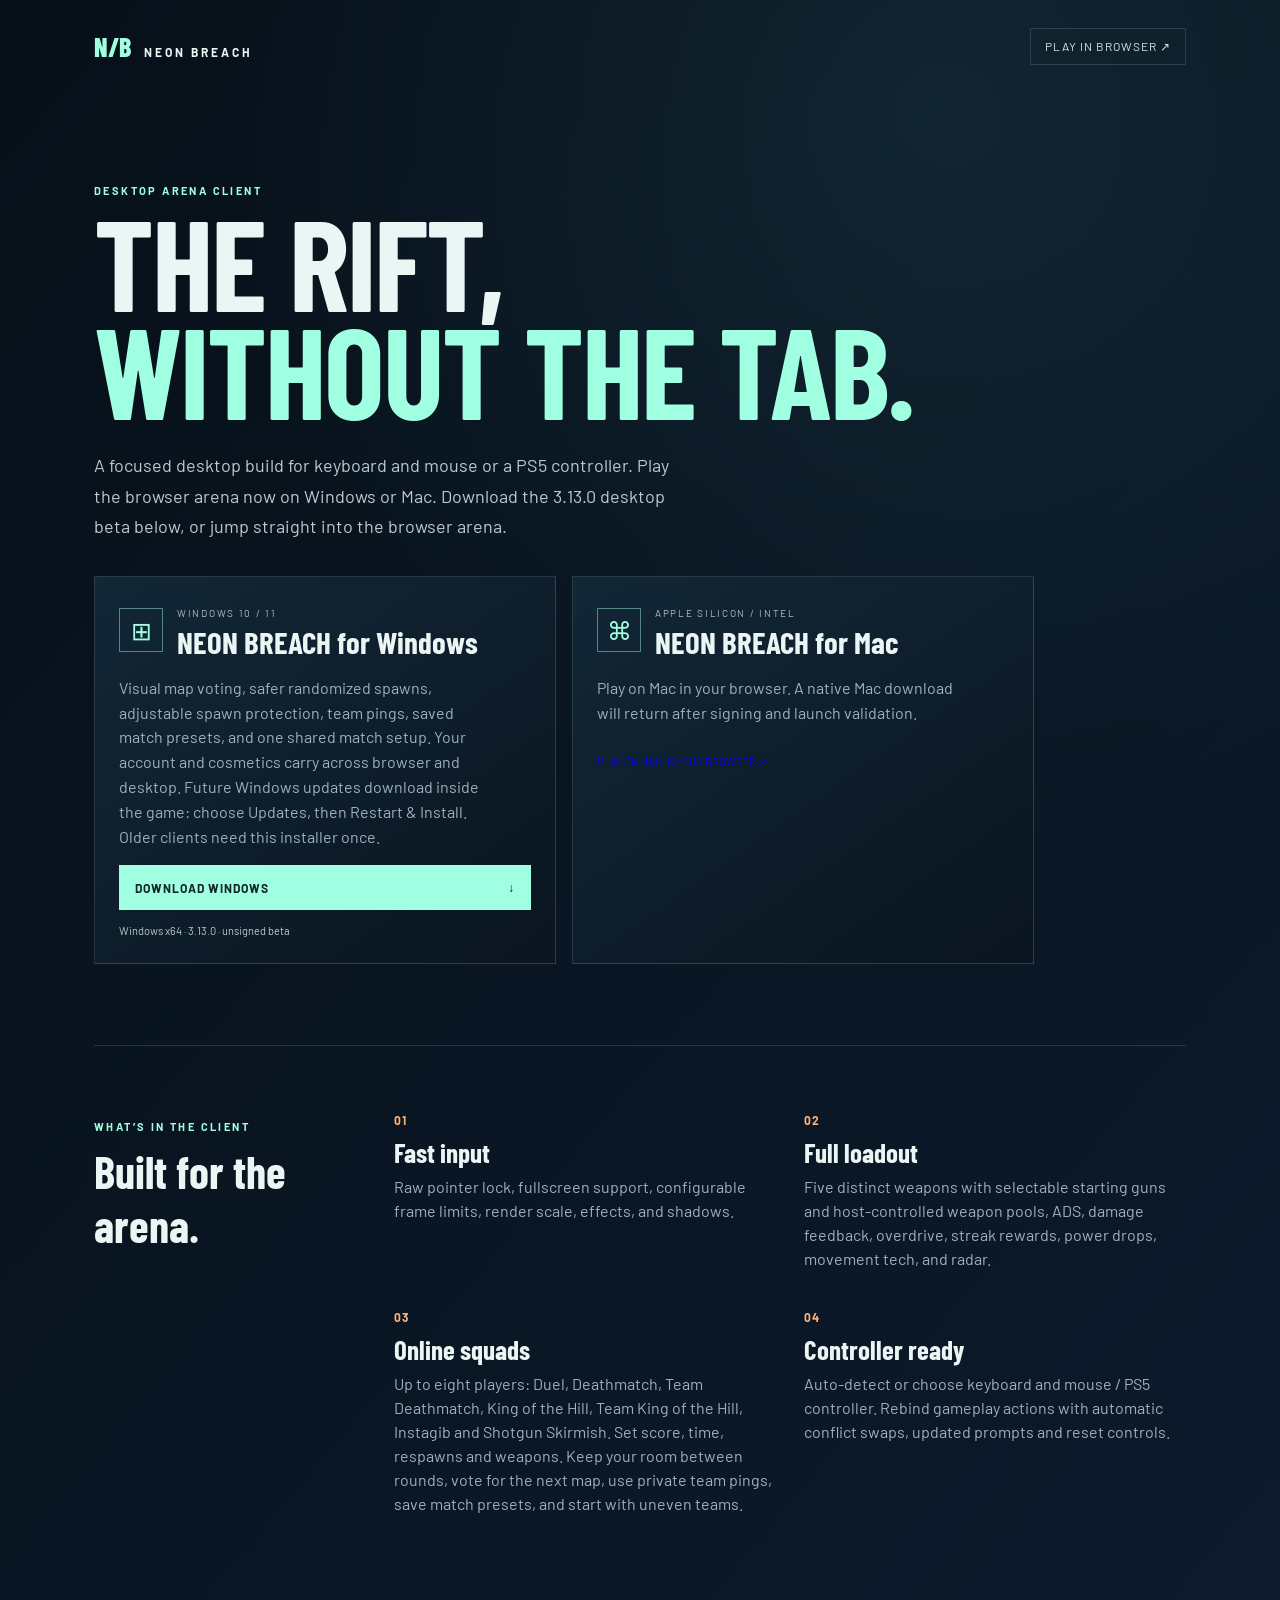
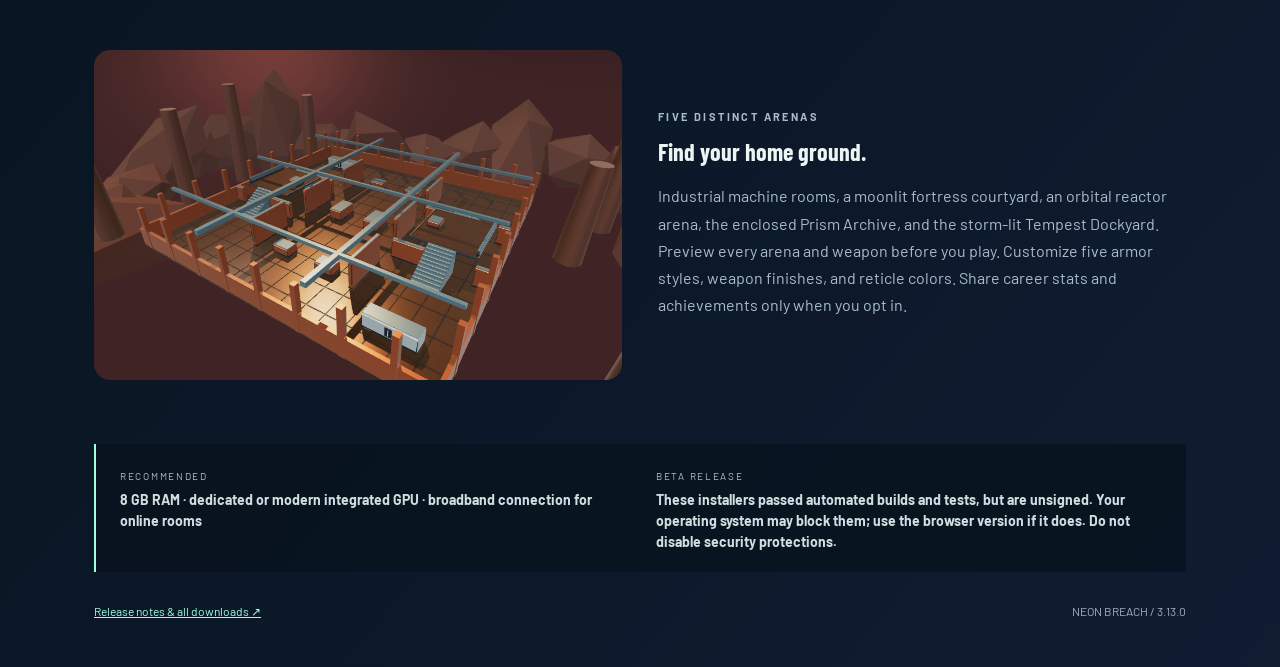
==== commit def6a0c0: "Publish 3.13 controls, Team Hill, pickup and menu fixes" ====
--- a/index.html
+++ b/index.html
@@ -1 +1 @@
-<!doctype html><html lang="en"><head><meta charset="utf-8"><meta name="viewport" content="width=device-width,initial-scale=1"><meta name="theme-color" content="#08111c"><title>NEON BREACH · Download</title><link rel="icon" href="./favicon.svg"><link rel="stylesheet" href="./downloads.css"></head><body><main><nav><a class="brand" href="./play/">N/B <span>NEON BREACH</span></a><a class="play" href="./play/">PLAY IN BROWSER ↗</a></nav><section class="hero"><p class="eyebrow">DESKTOP ARENA CLIENT</p><h1>THE RIFT,<br><em>WITHOUT THE TAB.</em></h1><p class="intro">A focused desktop build for keyboard and mouse or a PS5 controller. Play the browser arena now on Windows or Mac. Download the 3.12.0 desktop beta below, or jump straight into the browser arena.</p><div class="platforms"><article class="platform"><div class="platform-top"><span class="platform-icon">⊞</span><div><small>WINDOWS 10 / 11</small><h2>NEON BREACH for Windows</h2></div></div><p>Visual map voting, safer randomized spawns, adjustable spawn protection, team pings, saved match presets, and one shared match setup. Your account and cosmetics carry across browser and desktop. Future Windows updates download inside the game: choose Updates, then Restart &amp; Install. Older clients need this installer once.</p><a class="download primary" href="https://github.com/AbdulNafeh10/neon-breach-downloads/releases/download/v3.12.0/NEON-BREACH-Setup-3.12.0.exe">DOWNLOAD WINDOWS <b>↓</b></a><p class="release-note">Windows x64 · 3.12.0 · unsigned beta</p></article><article class="platform"><div class="platform-top"><span class="platform-icon">⌘</span><div><small>APPLE SILICON / INTEL</small><h2>NEON BREACH for Mac</h2></div></div><p>Play on Mac in your browser. A native Mac download will return after signing and launch validation.</p><p class="release-note"><a href="./play/">PLAY ON MAC IN YOUR BROWSER ↗</a></p></article></div></section><section class="details" id="mac-release"><div><p class="eyebrow">WHAT’S IN THE CLIENT</p><h2>Built for the arena.</h2></div><div class="feature-grid"><article><b>01</b><h3>Fast input</h3><p>Raw pointer lock, fullscreen support, configurable frame limits, render scale, effects, and shadows.</p></article><article><b>02</b><h3>Full loadout</h3><p>Five distinct weapons with selectable starting guns and host-controlled weapon pools, ADS, damage feedback, overdrive, streak rewards, power drops, movement tech, and radar.</p></article><article><b>03</b><h3>Online squads</h3><p>Up to eight players: Duel, Deathmatch, Team Deathmatch, King of the Hill, Instagib and Shotgun Skirmish. Set score, time, respawns and weapons. Keep your room between rounds, vote for the next map, use private team pings, save match presets, and start with uneven teams.</p></article><article><b>04</b><h3>Controller ready</h3><p>Auto-detect or choose keyboard and mouse / PS5 controller. Every action is shown in the in-game control map.</p></article></div></section><section class="arena-showcase"><img src="./play/previews/map-foundry.png" alt="Solar Foundry machine rooms"><div><p class="eyebrow">FIVE DISTINCT ARENAS</p><h2>Find your home ground.</h2><p>Industrial machine rooms, a moonlit fortress courtyard, an orbital reactor arena, the enclosed Prism Archive, and the storm-lit Tempest Dockyard. Preview every arena and weapon before you play. Customize five armor styles, weapon finishes, and reticle colors. Share career stats and achievements only when you opt in.</p></div></section><section class="requirements"><div><small>RECOMMENDED</small><strong>8 GB RAM · dedicated or modern integrated GPU · broadband connection for online rooms</strong></div><div><small>BETA RELEASE</small><strong>These installers passed automated builds and tests, but are unsigned. Your operating system may block them; use the browser version if it does. Do not disable security protections.</strong></div></section><footer class="release-footer"><a href="https://github.com/AbdulNafeh10/neon-breach-downloads/releases/tag/v3.12.0">Release notes &amp; all downloads ↗</a><span>NEON BREACH / 3.12.0</span></footer></main></body></html>
+<!doctype html><html lang="en"><head><meta charset="utf-8"><meta name="viewport" content="width=device-width,initial-scale=1"><meta name="theme-color" content="#08111c"><title>NEON BREACH · Download</title><link rel="icon" href="./favicon.svg"><link rel="stylesheet" href="./downloads.css"></head><body><main><nav><a class="brand" href="./play/">N/B <span>NEON BREACH</span></a><a class="play" href="./play/">PLAY IN BROWSER ↗</a></nav><section class="hero"><p class="eyebrow">DESKTOP ARENA CLIENT</p><h1>THE RIFT,<br><em>WITHOUT THE TAB.</em></h1><p class="intro">A focused desktop build for keyboard and mouse or a PS5 controller. Play the browser arena now on Windows or Mac. Download the 3.13.0 desktop beta below, or jump straight into the browser arena.</p><div class="platforms"><article class="platform"><div class="platform-top"><span class="platform-icon">⊞</span><div><small>WINDOWS 10 / 11</small><h2>NEON BREACH for Windows</h2></div></div><p>Visual map voting, safer randomized spawns, adjustable spawn protection, team pings, saved match presets, and one shared match setup. Your account and cosmetics carry across browser and desktop. Future Windows updates download inside the game: choose Updates, then Restart &amp; Install. Older clients need this installer once.</p><a class="download primary" href="https://github.com/AbdulNafeh10/neon-breach-downloads/releases/download/v3.13.0/NEON-BREACH-Setup-3.13.0.exe">DOWNLOAD WINDOWS <b>↓</b></a><p class="release-note">Windows x64 · 3.13.0 · unsigned beta</p></article><article class="platform"><div class="platform-top"><span class="platform-icon">⌘</span><div><small>APPLE SILICON / INTEL</small><h2>NEON BREACH for Mac</h2></div></div><p>Play on Mac in your browser. A native Mac download will return after signing and launch validation.</p><p class="release-note"><a href="./play/">PLAY ON MAC IN YOUR BROWSER ↗</a></p></article></div></section><section class="details" id="mac-release"><div><p class="eyebrow">WHAT’S IN THE CLIENT</p><h2>Built for the arena.</h2></div><div class="feature-grid"><article><b>01</b><h3>Fast input</h3><p>Raw pointer lock, fullscreen support, configurable frame limits, render scale, effects, and shadows.</p></article><article><b>02</b><h3>Full loadout</h3><p>Five distinct weapons with selectable starting guns and host-controlled weapon pools, ADS, damage feedback, overdrive, streak rewards, power drops, movement tech, and radar.</p></article><article><b>03</b><h3>Online squads</h3><p>Up to eight players: Duel, Deathmatch, Team Deathmatch, King of the Hill, Team King of the Hill, Instagib and Shotgun Skirmish. Set score, time, respawns and weapons. Keep your room between rounds, vote for the next map, use private team pings, save match presets, and start with uneven teams.</p></article><article><b>04</b><h3>Controller ready</h3><p>Auto-detect or choose keyboard and mouse / PS5 controller. Rebind gameplay actions with automatic conflict swaps, updated prompts and reset controls.</p></article></div></section><section class="arena-showcase"><img src="./play/previews/map-foundry.png" alt="Solar Foundry machine rooms"><div><p class="eyebrow">FIVE DISTINCT ARENAS</p><h2>Find your home ground.</h2><p>Industrial machine rooms, a moonlit fortress courtyard, an orbital reactor arena, the enclosed Prism Archive, and the storm-lit Tempest Dockyard. Preview every arena and weapon before you play. Customize five armor styles, weapon finishes, and reticle colors. Share career stats and achievements only when you opt in.</p></div></section><section class="requirements"><div><small>RECOMMENDED</small><strong>8 GB RAM · dedicated or modern integrated GPU · broadband connection for online rooms</strong></div><div><small>BETA RELEASE</small><strong>These installers passed automated builds and tests, but are unsigned. Your operating system may block them; use the browser version if it does. Do not disable security protections.</strong></div></section><footer class="release-footer"><a href="https://github.com/AbdulNafeh10/neon-breach-downloads/releases/tag/v3.13.0">Release notes &amp; all downloads ↗</a><span>NEON BREACH / 3.13.0</span></footer></main></body></html>
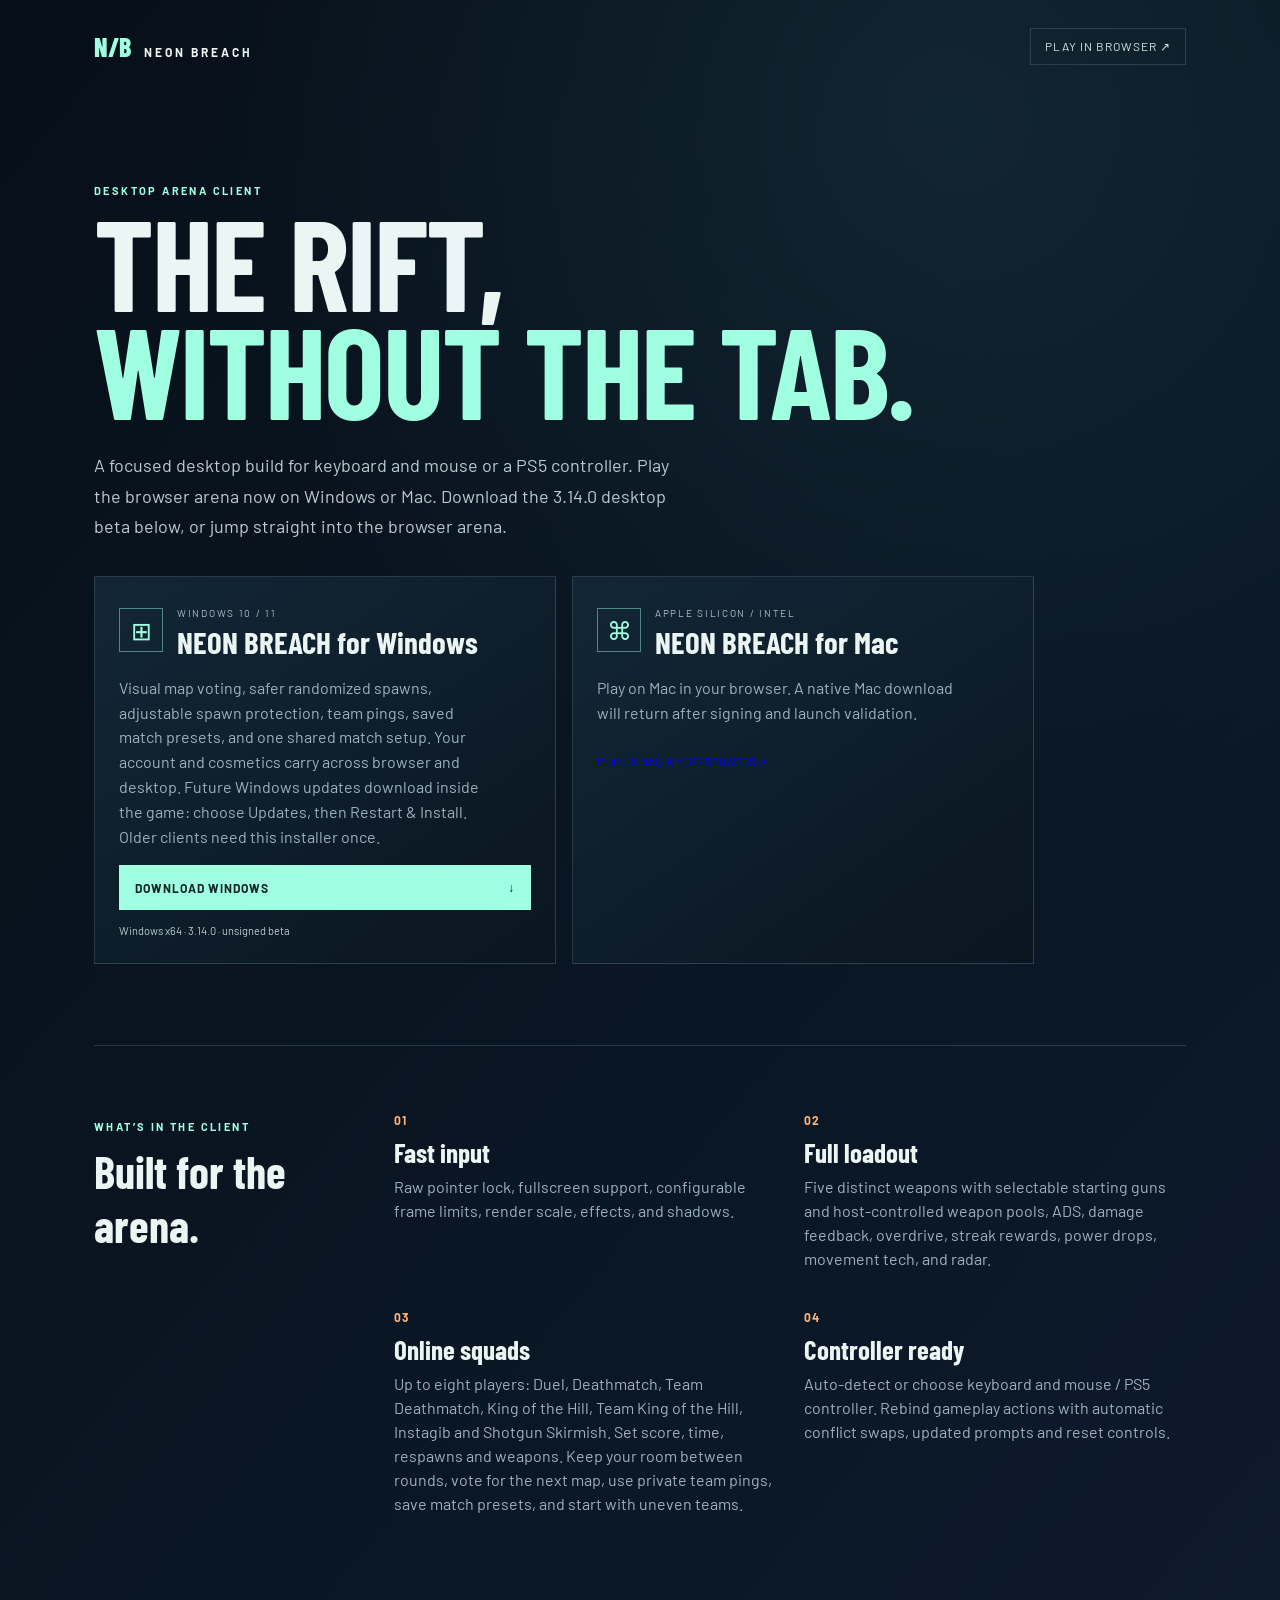
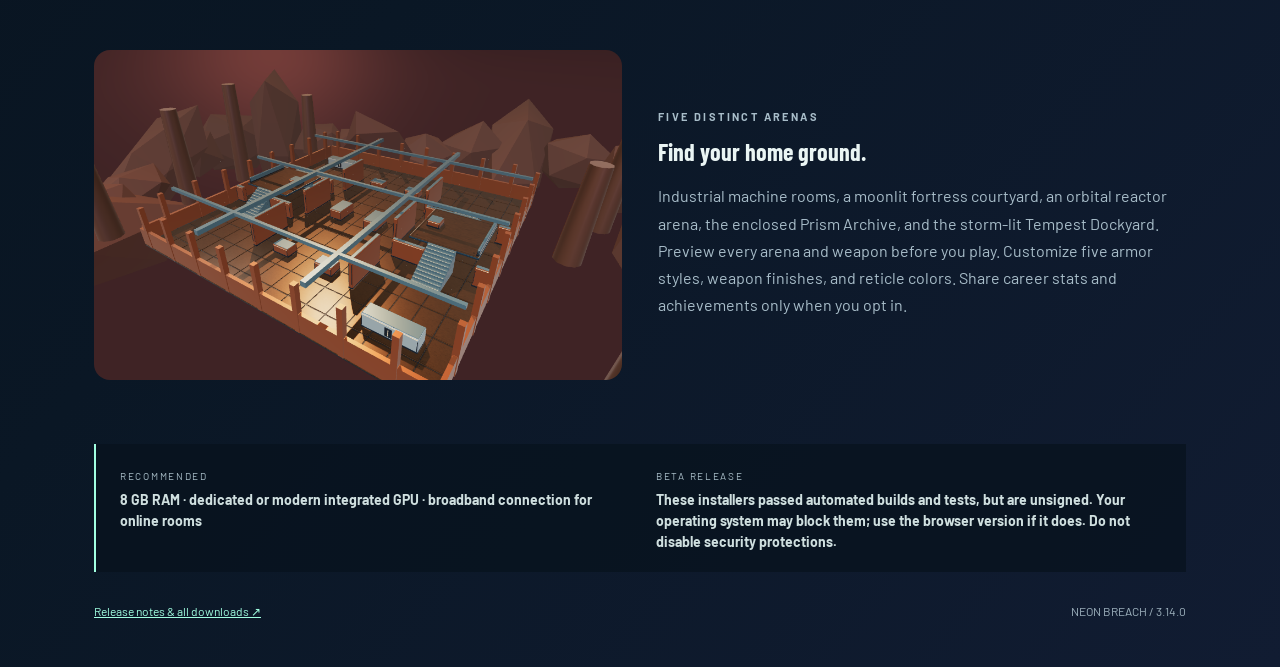
==== commit 624e8581: "Publish 3.14 squad bots, clear vitals and improved movement and shield audio" ====
--- a/index.html
+++ b/index.html
@@ -1 +1 @@
-<!doctype html><html lang="en"><head><meta charset="utf-8"><meta name="viewport" content="width=device-width,initial-scale=1"><meta name="theme-color" content="#08111c"><title>NEON BREACH · Download</title><link rel="icon" href="./favicon.svg"><link rel="stylesheet" href="./downloads.css"></head><body><main><nav><a class="brand" href="./play/">N/B <span>NEON BREACH</span></a><a class="play" href="./play/">PLAY IN BROWSER ↗</a></nav><section class="hero"><p class="eyebrow">DESKTOP ARENA CLIENT</p><h1>THE RIFT,<br><em>WITHOUT THE TAB.</em></h1><p class="intro">A focused desktop build for keyboard and mouse or a PS5 controller. Play the browser arena now on Windows or Mac. Download the 3.13.0 desktop beta below, or jump straight into the browser arena.</p><div class="platforms"><article class="platform"><div class="platform-top"><span class="platform-icon">⊞</span><div><small>WINDOWS 10 / 11</small><h2>NEON BREACH for Windows</h2></div></div><p>Visual map voting, safer randomized spawns, adjustable spawn protection, team pings, saved match presets, and one shared match setup. Your account and cosmetics carry across browser and desktop. Future Windows updates download inside the game: choose Updates, then Restart &amp; Install. Older clients need this installer once.</p><a class="download primary" href="https://github.com/AbdulNafeh10/neon-breach-downloads/releases/download/v3.13.0/NEON-BREACH-Setup-3.13.0.exe">DOWNLOAD WINDOWS <b>↓</b></a><p class="release-note">Windows x64 · 3.13.0 · unsigned beta</p></article><article class="platform"><div class="platform-top"><span class="platform-icon">⌘</span><div><small>APPLE SILICON / INTEL</small><h2>NEON BREACH for Mac</h2></div></div><p>Play on Mac in your browser. A native Mac download will return after signing and launch validation.</p><p class="release-note"><a href="./play/">PLAY ON MAC IN YOUR BROWSER ↗</a></p></article></div></section><section class="details" id="mac-release"><div><p class="eyebrow">WHAT’S IN THE CLIENT</p><h2>Built for the arena.</h2></div><div class="feature-grid"><article><b>01</b><h3>Fast input</h3><p>Raw pointer lock, fullscreen support, configurable frame limits, render scale, effects, and shadows.</p></article><article><b>02</b><h3>Full loadout</h3><p>Five distinct weapons with selectable starting guns and host-controlled weapon pools, ADS, damage feedback, overdrive, streak rewards, power drops, movement tech, and radar.</p></article><article><b>03</b><h3>Online squads</h3><p>Up to eight players: Duel, Deathmatch, Team Deathmatch, King of the Hill, Team King of the Hill, Instagib and Shotgun Skirmish. Set score, time, respawns and weapons. Keep your room between rounds, vote for the next map, use private team pings, save match presets, and start with uneven teams.</p></article><article><b>04</b><h3>Controller ready</h3><p>Auto-detect or choose keyboard and mouse / PS5 controller. Rebind gameplay actions with automatic conflict swaps, updated prompts and reset controls.</p></article></div></section><section class="arena-showcase"><img src="./play/previews/map-foundry.png" alt="Solar Foundry machine rooms"><div><p class="eyebrow">FIVE DISTINCT ARENAS</p><h2>Find your home ground.</h2><p>Industrial machine rooms, a moonlit fortress courtyard, an orbital reactor arena, the enclosed Prism Archive, and the storm-lit Tempest Dockyard. Preview every arena and weapon before you play. Customize five armor styles, weapon finishes, and reticle colors. Share career stats and achievements only when you opt in.</p></div></section><section class="requirements"><div><small>RECOMMENDED</small><strong>8 GB RAM · dedicated or modern integrated GPU · broadband connection for online rooms</strong></div><div><small>BETA RELEASE</small><strong>These installers passed automated builds and tests, but are unsigned. Your operating system may block them; use the browser version if it does. Do not disable security protections.</strong></div></section><footer class="release-footer"><a href="https://github.com/AbdulNafeh10/neon-breach-downloads/releases/tag/v3.13.0">Release notes &amp; all downloads ↗</a><span>NEON BREACH / 3.13.0</span></footer></main></body></html>
+<!doctype html><html lang="en"><head><meta charset="utf-8"><meta name="viewport" content="width=device-width,initial-scale=1"><meta name="theme-color" content="#08111c"><title>NEON BREACH · Download</title><link rel="icon" href="./favicon.svg"><link rel="stylesheet" href="./downloads.css"></head><body><main><nav><a class="brand" href="./play/">N/B <span>NEON BREACH</span></a><a class="play" href="./play/">PLAY IN BROWSER ↗</a></nav><section class="hero"><p class="eyebrow">DESKTOP ARENA CLIENT</p><h1>THE RIFT,<br><em>WITHOUT THE TAB.</em></h1><p class="intro">A focused desktop build for keyboard and mouse or a PS5 controller. Play the browser arena now on Windows or Mac. Download the 3.14.0 desktop beta below, or jump straight into the browser arena.</p><div class="platforms"><article class="platform"><div class="platform-top"><span class="platform-icon">⊞</span><div><small>WINDOWS 10 / 11</small><h2>NEON BREACH for Windows</h2></div></div><p>Visual map voting, safer randomized spawns, adjustable spawn protection, team pings, saved match presets, and one shared match setup. Your account and cosmetics carry across browser and desktop. Future Windows updates download inside the game: choose Updates, then Restart &amp; Install. Older clients need this installer once.</p><a class="download primary" href="https://github.com/AbdulNafeh10/neon-breach-downloads/releases/download/v3.14.0/NEON-BREACH-Setup-3.14.0.exe">DOWNLOAD WINDOWS <b>↓</b></a><p class="release-note">Windows x64 · 3.14.0 · unsigned beta</p></article><article class="platform"><div class="platform-top"><span class="platform-icon">⌘</span><div><small>APPLE SILICON / INTEL</small><h2>NEON BREACH for Mac</h2></div></div><p>Play on Mac in your browser. A native Mac download will return after signing and launch validation.</p><p class="release-note"><a href="./play/">PLAY ON MAC IN YOUR BROWSER ↗</a></p></article></div></section><section class="details" id="mac-release"><div><p class="eyebrow">WHAT’S IN THE CLIENT</p><h2>Built for the arena.</h2></div><div class="feature-grid"><article><b>01</b><h3>Fast input</h3><p>Raw pointer lock, fullscreen support, configurable frame limits, render scale, effects, and shadows.</p></article><article><b>02</b><h3>Full loadout</h3><p>Five distinct weapons with selectable starting guns and host-controlled weapon pools, ADS, damage feedback, overdrive, streak rewards, power drops, movement tech, and radar.</p></article><article><b>03</b><h3>Online squads</h3><p>Up to eight players: Duel, Deathmatch, Team Deathmatch, King of the Hill, Team King of the Hill, Instagib and Shotgun Skirmish. Set score, time, respawns and weapons. Keep your room between rounds, vote for the next map, use private team pings, save match presets, and start with uneven teams.</p></article><article><b>04</b><h3>Controller ready</h3><p>Auto-detect or choose keyboard and mouse / PS5 controller. Rebind gameplay actions with automatic conflict swaps, updated prompts and reset controls.</p></article></div></section><section class="arena-showcase"><img src="./play/previews/map-foundry.png" alt="Solar Foundry machine rooms"><div><p class="eyebrow">FIVE DISTINCT ARENAS</p><h2>Find your home ground.</h2><p>Industrial machine rooms, a moonlit fortress courtyard, an orbital reactor arena, the enclosed Prism Archive, and the storm-lit Tempest Dockyard. Preview every arena and weapon before you play. Customize five armor styles, weapon finishes, and reticle colors. Share career stats and achievements only when you opt in.</p></div></section><section class="requirements"><div><small>RECOMMENDED</small><strong>8 GB RAM · dedicated or modern integrated GPU · broadband connection for online rooms</strong></div><div><small>BETA RELEASE</small><strong>These installers passed automated builds and tests, but are unsigned. Your operating system may block them; use the browser version if it does. Do not disable security protections.</strong></div></section><footer class="release-footer"><a href="https://github.com/AbdulNafeh10/neon-breach-downloads/releases/tag/v3.14.0">Release notes &amp; all downloads ↗</a><span>NEON BREACH / 3.14.0</span></footer></main></body></html>
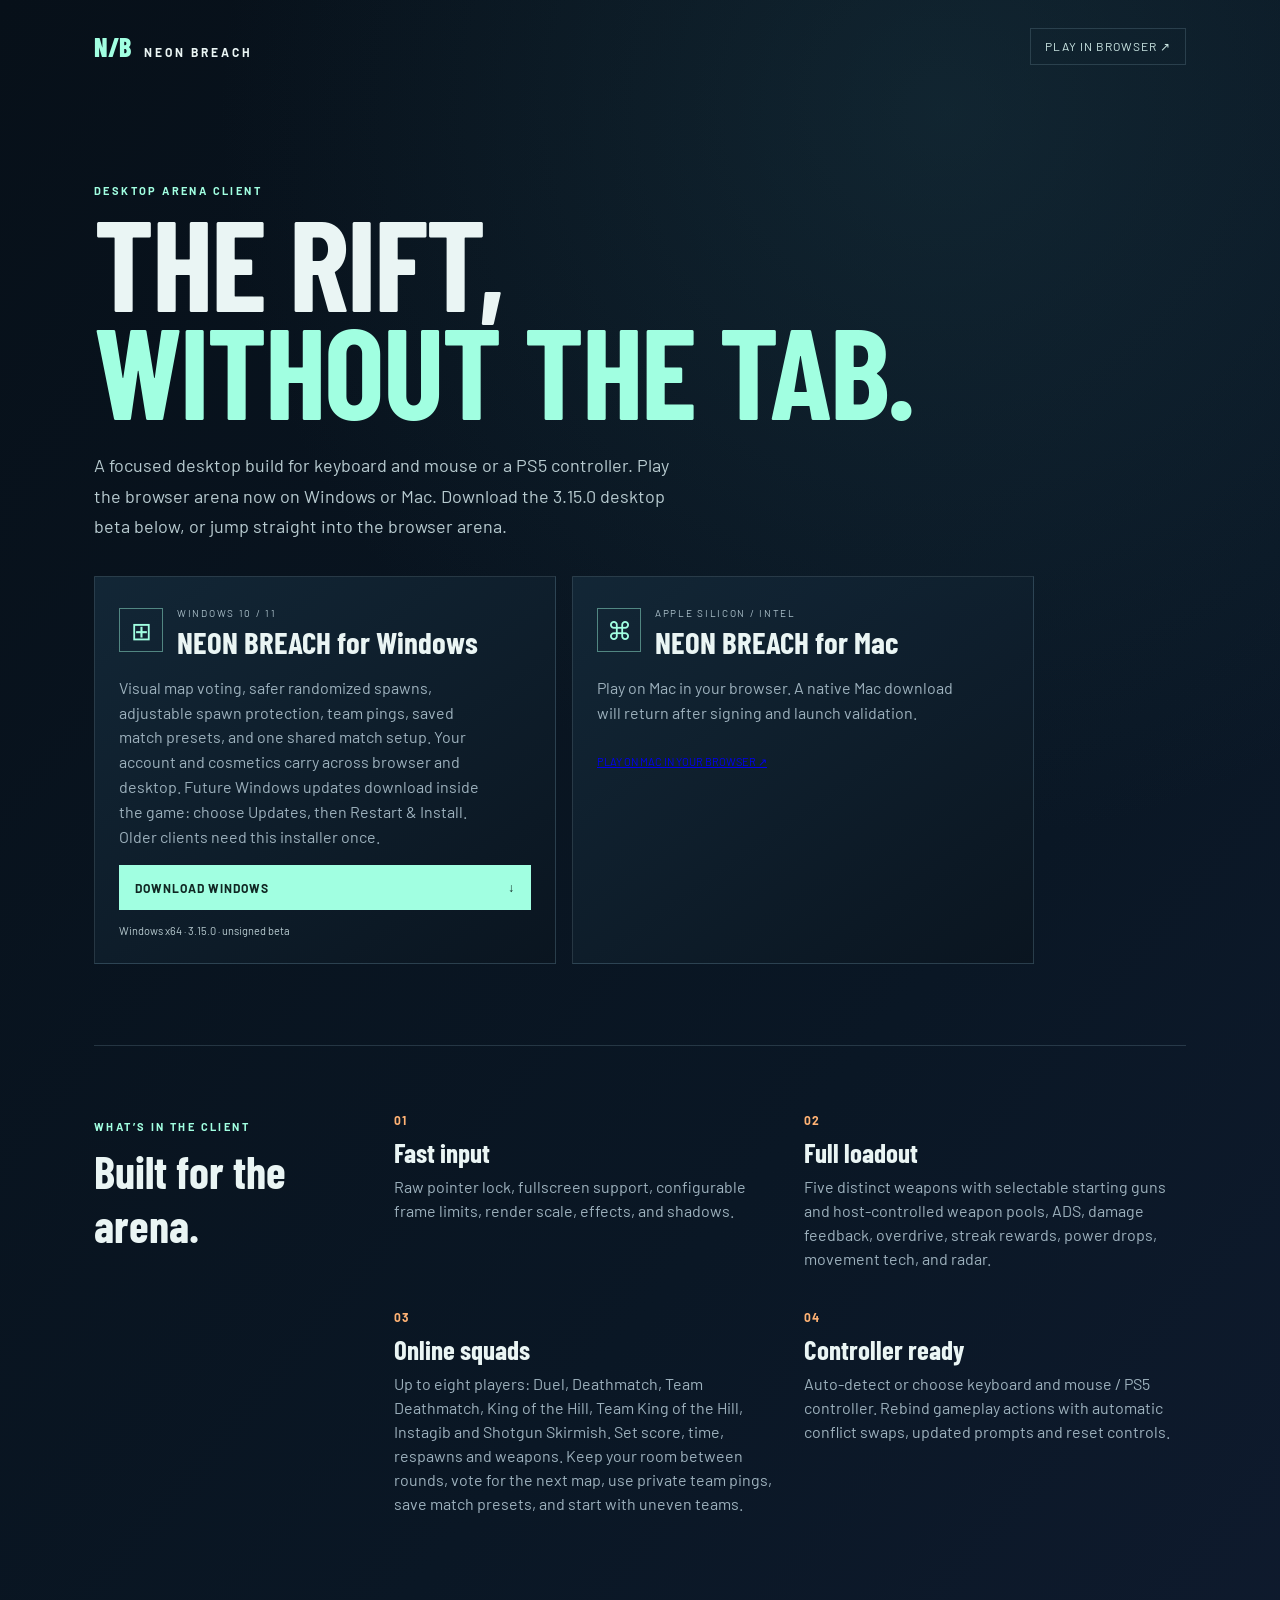
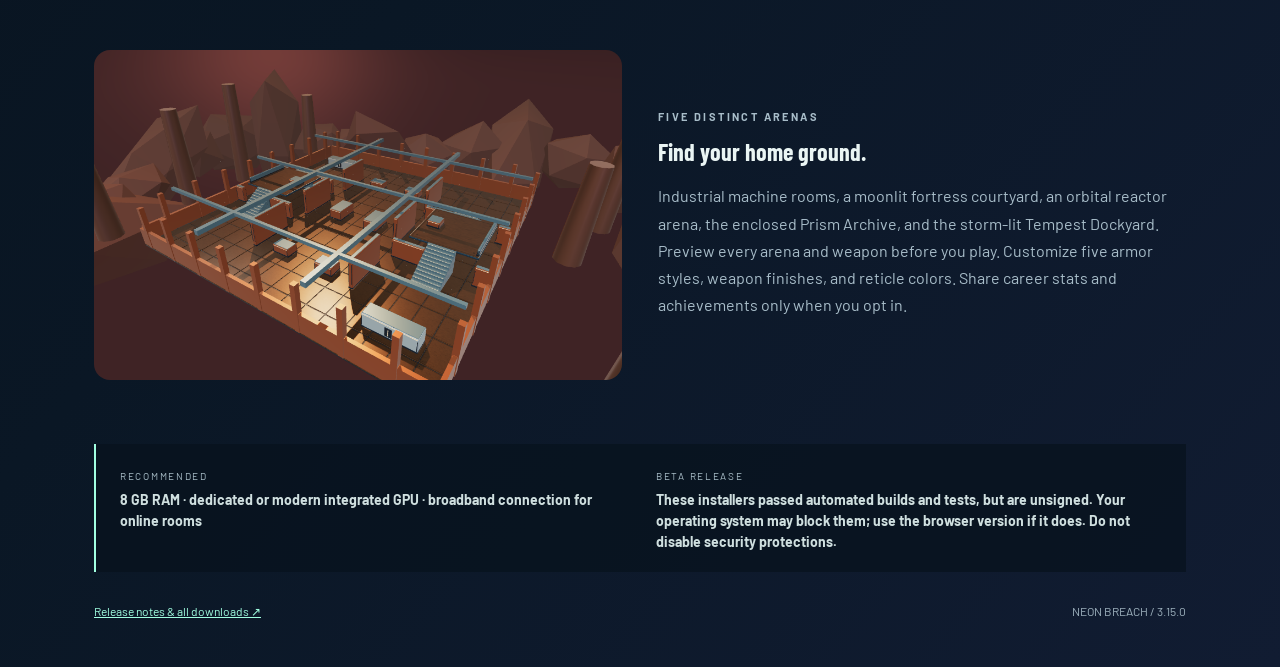
==== commit 150ed255: "Publish 3.15 squad lobby, callsign persistence and unified setup" ====
--- a/index.html
+++ b/index.html
@@ -1 +1 @@
-<!doctype html><html lang="en"><head><meta charset="utf-8"><meta name="viewport" content="width=device-width,initial-scale=1"><meta name="theme-color" content="#08111c"><title>NEON BREACH · Download</title><link rel="icon" href="./favicon.svg"><link rel="stylesheet" href="./downloads.css"></head><body><main><nav><a class="brand" href="./play/">N/B <span>NEON BREACH</span></a><a class="play" href="./play/">PLAY IN BROWSER ↗</a></nav><section class="hero"><p class="eyebrow">DESKTOP ARENA CLIENT</p><h1>THE RIFT,<br><em>WITHOUT THE TAB.</em></h1><p class="intro">A focused desktop build for keyboard and mouse or a PS5 controller. Play the browser arena now on Windows or Mac. Download the 3.14.0 desktop beta below, or jump straight into the browser arena.</p><div class="platforms"><article class="platform"><div class="platform-top"><span class="platform-icon">⊞</span><div><small>WINDOWS 10 / 11</small><h2>NEON BREACH for Windows</h2></div></div><p>Visual map voting, safer randomized spawns, adjustable spawn protection, team pings, saved match presets, and one shared match setup. Your account and cosmetics carry across browser and desktop. Future Windows updates download inside the game: choose Updates, then Restart &amp; Install. Older clients need this installer once.</p><a class="download primary" href="https://github.com/AbdulNafeh10/neon-breach-downloads/releases/download/v3.14.0/NEON-BREACH-Setup-3.14.0.exe">DOWNLOAD WINDOWS <b>↓</b></a><p class="release-note">Windows x64 · 3.14.0 · unsigned beta</p></article><article class="platform"><div class="platform-top"><span class="platform-icon">⌘</span><div><small>APPLE SILICON / INTEL</small><h2>NEON BREACH for Mac</h2></div></div><p>Play on Mac in your browser. A native Mac download will return after signing and launch validation.</p><p class="release-note"><a href="./play/">PLAY ON MAC IN YOUR BROWSER ↗</a></p></article></div></section><section class="details" id="mac-release"><div><p class="eyebrow">WHAT’S IN THE CLIENT</p><h2>Built for the arena.</h2></div><div class="feature-grid"><article><b>01</b><h3>Fast input</h3><p>Raw pointer lock, fullscreen support, configurable frame limits, render scale, effects, and shadows.</p></article><article><b>02</b><h3>Full loadout</h3><p>Five distinct weapons with selectable starting guns and host-controlled weapon pools, ADS, damage feedback, overdrive, streak rewards, power drops, movement tech, and radar.</p></article><article><b>03</b><h3>Online squads</h3><p>Up to eight players: Duel, Deathmatch, Team Deathmatch, King of the Hill, Team King of the Hill, Instagib and Shotgun Skirmish. Set score, time, respawns and weapons. Keep your room between rounds, vote for the next map, use private team pings, save match presets, and start with uneven teams.</p></article><article><b>04</b><h3>Controller ready</h3><p>Auto-detect or choose keyboard and mouse / PS5 controller. Rebind gameplay actions with automatic conflict swaps, updated prompts and reset controls.</p></article></div></section><section class="arena-showcase"><img src="./play/previews/map-foundry.png" alt="Solar Foundry machine rooms"><div><p class="eyebrow">FIVE DISTINCT ARENAS</p><h2>Find your home ground.</h2><p>Industrial machine rooms, a moonlit fortress courtyard, an orbital reactor arena, the enclosed Prism Archive, and the storm-lit Tempest Dockyard. Preview every arena and weapon before you play. Customize five armor styles, weapon finishes, and reticle colors. Share career stats and achievements only when you opt in.</p></div></section><section class="requirements"><div><small>RECOMMENDED</small><strong>8 GB RAM · dedicated or modern integrated GPU · broadband connection for online rooms</strong></div><div><small>BETA RELEASE</small><strong>These installers passed automated builds and tests, but are unsigned. Your operating system may block them; use the browser version if it does. Do not disable security protections.</strong></div></section><footer class="release-footer"><a href="https://github.com/AbdulNafeh10/neon-breach-downloads/releases/tag/v3.14.0">Release notes &amp; all downloads ↗</a><span>NEON BREACH / 3.14.0</span></footer></main></body></html>
+<!doctype html><html lang="en"><head><meta charset="utf-8"><meta name="viewport" content="width=device-width,initial-scale=1"><meta name="theme-color" content="#08111c"><title>NEON BREACH · Download</title><link rel="icon" href="./favicon.svg"><link rel="stylesheet" href="./downloads.css"></head><body><main><nav><a class="brand" href="./play/">N/B <span>NEON BREACH</span></a><a class="play" href="./play/">PLAY IN BROWSER ↗</a></nav><section class="hero"><p class="eyebrow">DESKTOP ARENA CLIENT</p><h1>THE RIFT,<br><em>WITHOUT THE TAB.</em></h1><p class="intro">A focused desktop build for keyboard and mouse or a PS5 controller. Play the browser arena now on Windows or Mac. Download the 3.15.0 desktop beta below, or jump straight into the browser arena.</p><div class="platforms"><article class="platform"><div class="platform-top"><span class="platform-icon">⊞</span><div><small>WINDOWS 10 / 11</small><h2>NEON BREACH for Windows</h2></div></div><p>Visual map voting, safer randomized spawns, adjustable spawn protection, team pings, saved match presets, and one shared match setup. Your account and cosmetics carry across browser and desktop. Future Windows updates download inside the game: choose Updates, then Restart &amp; Install. Older clients need this installer once.</p><a class="download primary" href="https://github.com/AbdulNafeh10/neon-breach-downloads/releases/download/v3.15.0/NEON-BREACH-Setup-3.15.0.exe">DOWNLOAD WINDOWS <b>↓</b></a><p class="release-note">Windows x64 · 3.15.0 · unsigned beta</p></article><article class="platform"><div class="platform-top"><span class="platform-icon">⌘</span><div><small>APPLE SILICON / INTEL</small><h2>NEON BREACH for Mac</h2></div></div><p>Play on Mac in your browser. A native Mac download will return after signing and launch validation.</p><p class="release-note"><a href="./play/">PLAY ON MAC IN YOUR BROWSER ↗</a></p></article></div></section><section class="details" id="mac-release"><div><p class="eyebrow">WHAT’S IN THE CLIENT</p><h2>Built for the arena.</h2></div><div class="feature-grid"><article><b>01</b><h3>Fast input</h3><p>Raw pointer lock, fullscreen support, configurable frame limits, render scale, effects, and shadows.</p></article><article><b>02</b><h3>Full loadout</h3><p>Five distinct weapons with selectable starting guns and host-controlled weapon pools, ADS, damage feedback, overdrive, streak rewards, power drops, movement tech, and radar.</p></article><article><b>03</b><h3>Online squads</h3><p>Up to eight players: Duel, Deathmatch, Team Deathmatch, King of the Hill, Team King of the Hill, Instagib and Shotgun Skirmish. Set score, time, respawns and weapons. Keep your room between rounds, vote for the next map, use private team pings, save match presets, and start with uneven teams.</p></article><article><b>04</b><h3>Controller ready</h3><p>Auto-detect or choose keyboard and mouse / PS5 controller. Rebind gameplay actions with automatic conflict swaps, updated prompts and reset controls.</p></article></div></section><section class="arena-showcase"><img src="./play/previews/map-foundry.png" alt="Solar Foundry machine rooms"><div><p class="eyebrow">FIVE DISTINCT ARENAS</p><h2>Find your home ground.</h2><p>Industrial machine rooms, a moonlit fortress courtyard, an orbital reactor arena, the enclosed Prism Archive, and the storm-lit Tempest Dockyard. Preview every arena and weapon before you play. Customize five armor styles, weapon finishes, and reticle colors. Share career stats and achievements only when you opt in.</p></div></section><section class="requirements"><div><small>RECOMMENDED</small><strong>8 GB RAM · dedicated or modern integrated GPU · broadband connection for online rooms</strong></div><div><small>BETA RELEASE</small><strong>These installers passed automated builds and tests, but are unsigned. Your operating system may block them; use the browser version if it does. Do not disable security protections.</strong></div></section><footer class="release-footer"><a href="https://github.com/AbdulNafeh10/neon-breach-downloads/releases/tag/v3.15.0">Release notes &amp; all downloads ↗</a><span>NEON BREACH / 3.15.0</span></footer></main></body></html>
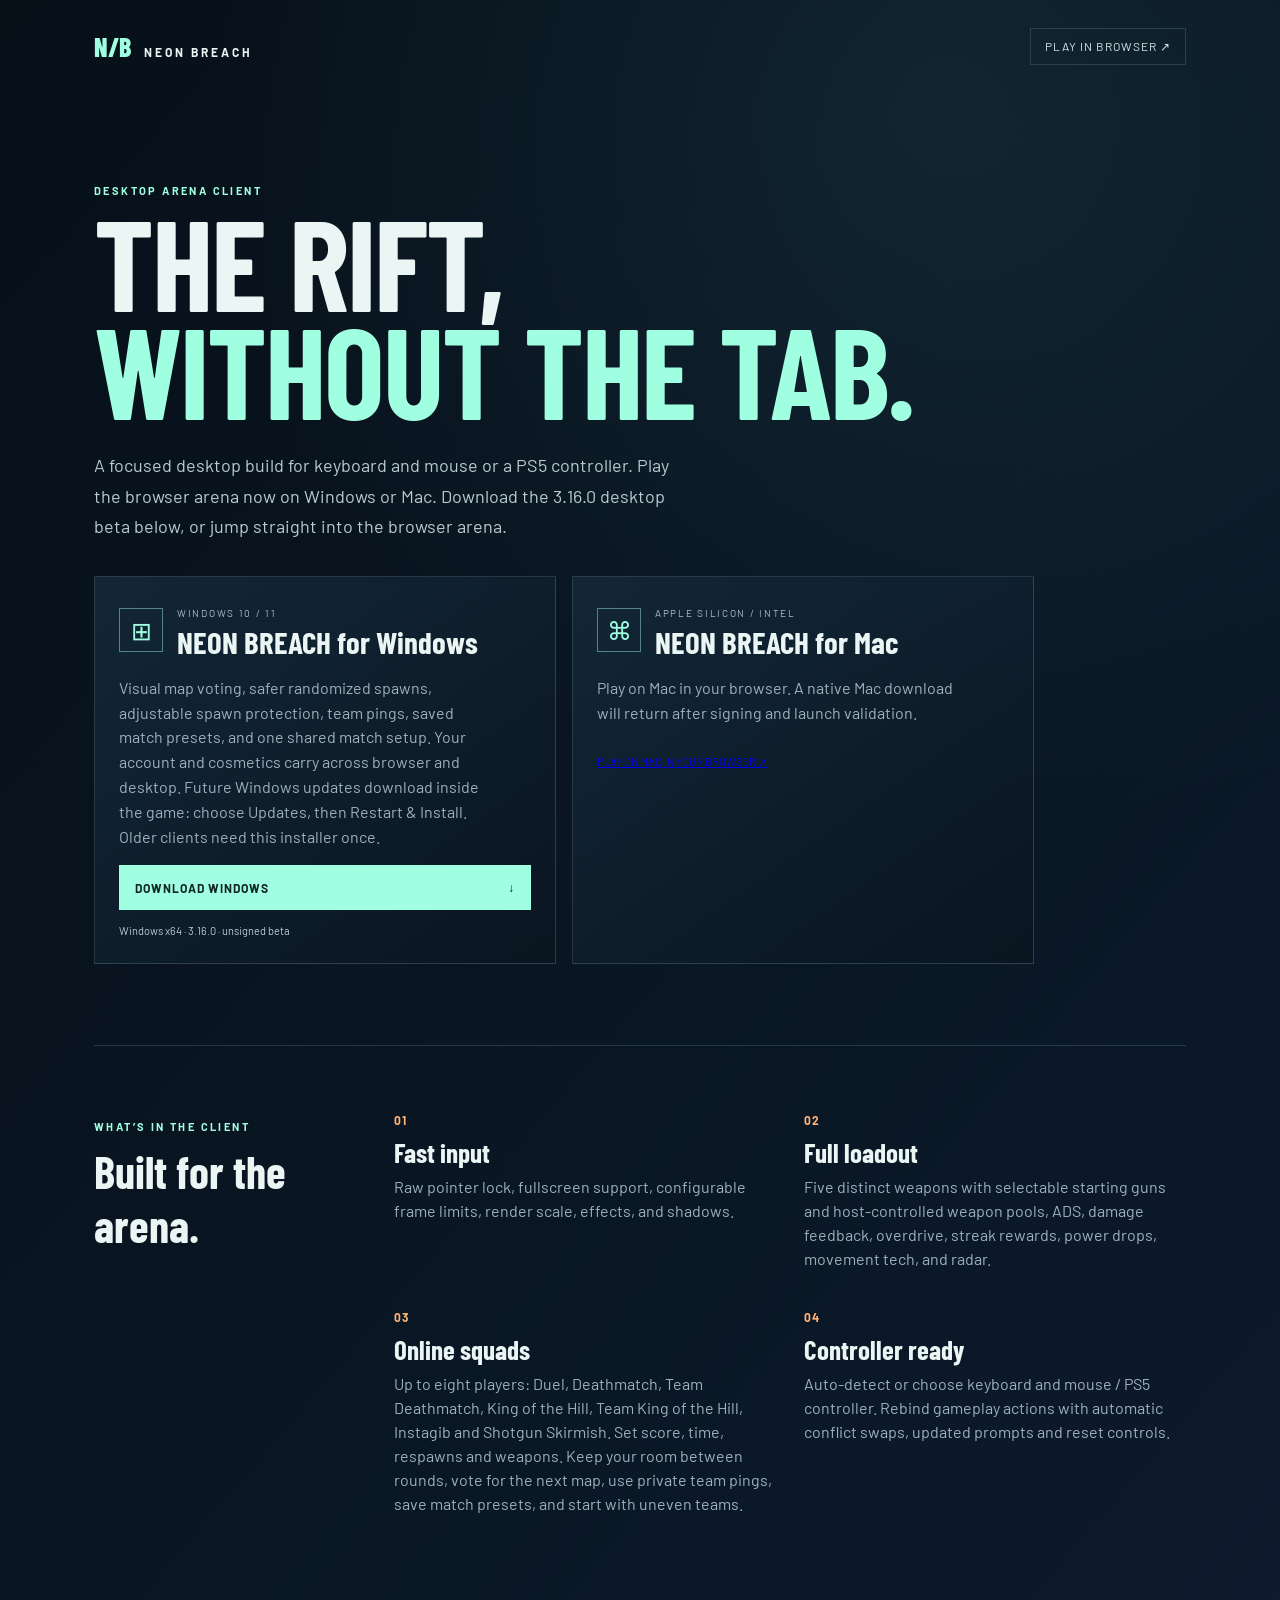
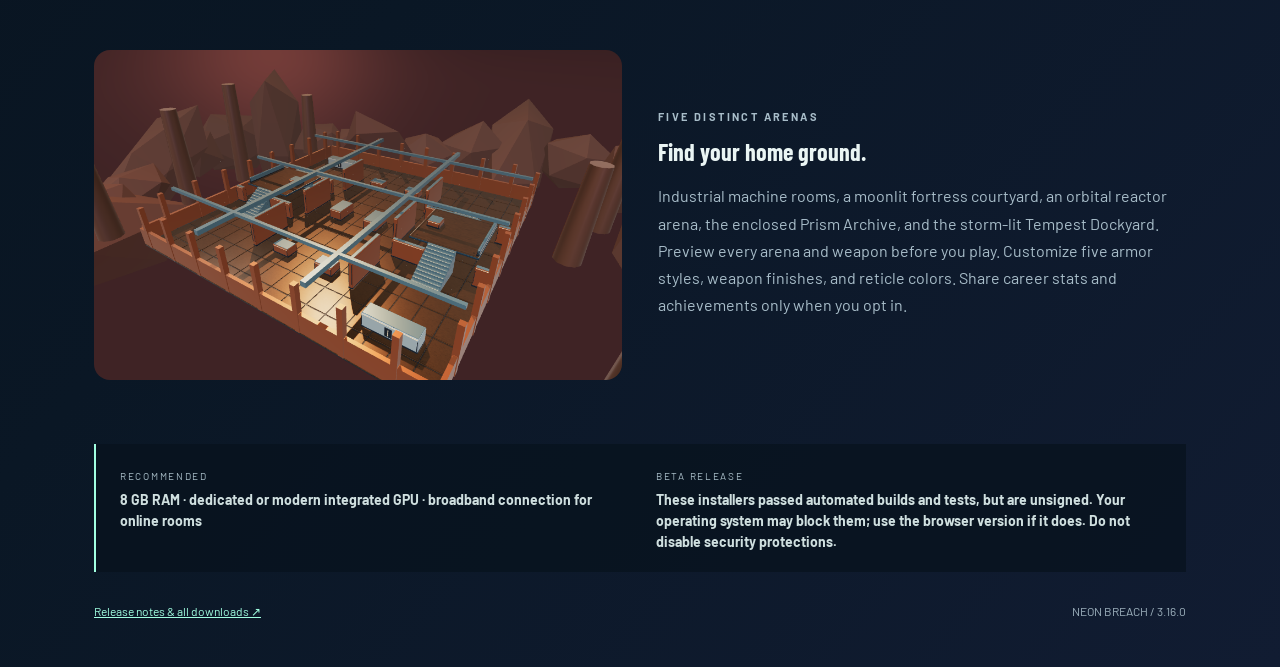
==== commit cf545272: "Publish 3.16 steady team dots and grouped scoreboard" ====
--- a/index.html
+++ b/index.html
@@ -1 +1 @@
-<!doctype html><html lang="en"><head><meta charset="utf-8"><meta name="viewport" content="width=device-width,initial-scale=1"><meta name="theme-color" content="#08111c"><title>NEON BREACH · Download</title><link rel="icon" href="./favicon.svg"><link rel="stylesheet" href="./downloads.css"></head><body><main><nav><a class="brand" href="./play/">N/B <span>NEON BREACH</span></a><a class="play" href="./play/">PLAY IN BROWSER ↗</a></nav><section class="hero"><p class="eyebrow">DESKTOP ARENA CLIENT</p><h1>THE RIFT,<br><em>WITHOUT THE TAB.</em></h1><p class="intro">A focused desktop build for keyboard and mouse or a PS5 controller. Play the browser arena now on Windows or Mac. Download the 3.15.0 desktop beta below, or jump straight into the browser arena.</p><div class="platforms"><article class="platform"><div class="platform-top"><span class="platform-icon">⊞</span><div><small>WINDOWS 10 / 11</small><h2>NEON BREACH for Windows</h2></div></div><p>Visual map voting, safer randomized spawns, adjustable spawn protection, team pings, saved match presets, and one shared match setup. Your account and cosmetics carry across browser and desktop. Future Windows updates download inside the game: choose Updates, then Restart &amp; Install. Older clients need this installer once.</p><a class="download primary" href="https://github.com/AbdulNafeh10/neon-breach-downloads/releases/download/v3.15.0/NEON-BREACH-Setup-3.15.0.exe">DOWNLOAD WINDOWS <b>↓</b></a><p class="release-note">Windows x64 · 3.15.0 · unsigned beta</p></article><article class="platform"><div class="platform-top"><span class="platform-icon">⌘</span><div><small>APPLE SILICON / INTEL</small><h2>NEON BREACH for Mac</h2></div></div><p>Play on Mac in your browser. A native Mac download will return after signing and launch validation.</p><p class="release-note"><a href="./play/">PLAY ON MAC IN YOUR BROWSER ↗</a></p></article></div></section><section class="details" id="mac-release"><div><p class="eyebrow">WHAT’S IN THE CLIENT</p><h2>Built for the arena.</h2></div><div class="feature-grid"><article><b>01</b><h3>Fast input</h3><p>Raw pointer lock, fullscreen support, configurable frame limits, render scale, effects, and shadows.</p></article><article><b>02</b><h3>Full loadout</h3><p>Five distinct weapons with selectable starting guns and host-controlled weapon pools, ADS, damage feedback, overdrive, streak rewards, power drops, movement tech, and radar.</p></article><article><b>03</b><h3>Online squads</h3><p>Up to eight players: Duel, Deathmatch, Team Deathmatch, King of the Hill, Team King of the Hill, Instagib and Shotgun Skirmish. Set score, time, respawns and weapons. Keep your room between rounds, vote for the next map, use private team pings, save match presets, and start with uneven teams.</p></article><article><b>04</b><h3>Controller ready</h3><p>Auto-detect or choose keyboard and mouse / PS5 controller. Rebind gameplay actions with automatic conflict swaps, updated prompts and reset controls.</p></article></div></section><section class="arena-showcase"><img src="./play/previews/map-foundry.png" alt="Solar Foundry machine rooms"><div><p class="eyebrow">FIVE DISTINCT ARENAS</p><h2>Find your home ground.</h2><p>Industrial machine rooms, a moonlit fortress courtyard, an orbital reactor arena, the enclosed Prism Archive, and the storm-lit Tempest Dockyard. Preview every arena and weapon before you play. Customize five armor styles, weapon finishes, and reticle colors. Share career stats and achievements only when you opt in.</p></div></section><section class="requirements"><div><small>RECOMMENDED</small><strong>8 GB RAM · dedicated or modern integrated GPU · broadband connection for online rooms</strong></div><div><small>BETA RELEASE</small><strong>These installers passed automated builds and tests, but are unsigned. Your operating system may block them; use the browser version if it does. Do not disable security protections.</strong></div></section><footer class="release-footer"><a href="https://github.com/AbdulNafeh10/neon-breach-downloads/releases/tag/v3.15.0">Release notes &amp; all downloads ↗</a><span>NEON BREACH / 3.15.0</span></footer></main></body></html>
+<!doctype html><html lang="en"><head><meta charset="utf-8"><meta name="viewport" content="width=device-width,initial-scale=1"><meta name="theme-color" content="#08111c"><title>NEON BREACH · Download</title><link rel="icon" href="./favicon.svg"><link rel="stylesheet" href="./downloads.css"></head><body><main><nav><a class="brand" href="./play/">N/B <span>NEON BREACH</span></a><a class="play" href="./play/">PLAY IN BROWSER ↗</a></nav><section class="hero"><p class="eyebrow">DESKTOP ARENA CLIENT</p><h1>THE RIFT,<br><em>WITHOUT THE TAB.</em></h1><p class="intro">A focused desktop build for keyboard and mouse or a PS5 controller. Play the browser arena now on Windows or Mac. Download the 3.16.0 desktop beta below, or jump straight into the browser arena.</p><div class="platforms"><article class="platform"><div class="platform-top"><span class="platform-icon">⊞</span><div><small>WINDOWS 10 / 11</small><h2>NEON BREACH for Windows</h2></div></div><p>Visual map voting, safer randomized spawns, adjustable spawn protection, team pings, saved match presets, and one shared match setup. Your account and cosmetics carry across browser and desktop. Future Windows updates download inside the game: choose Updates, then Restart &amp; Install. Older clients need this installer once.</p><a class="download primary" href="https://github.com/AbdulNafeh10/neon-breach-downloads/releases/download/v3.16.0/NEON-BREACH-Setup-3.16.0.exe">DOWNLOAD WINDOWS <b>↓</b></a><p class="release-note">Windows x64 · 3.16.0 · unsigned beta</p></article><article class="platform"><div class="platform-top"><span class="platform-icon">⌘</span><div><small>APPLE SILICON / INTEL</small><h2>NEON BREACH for Mac</h2></div></div><p>Play on Mac in your browser. A native Mac download will return after signing and launch validation.</p><p class="release-note"><a href="./play/">PLAY ON MAC IN YOUR BROWSER ↗</a></p></article></div></section><section class="details" id="mac-release"><div><p class="eyebrow">WHAT’S IN THE CLIENT</p><h2>Built for the arena.</h2></div><div class="feature-grid"><article><b>01</b><h3>Fast input</h3><p>Raw pointer lock, fullscreen support, configurable frame limits, render scale, effects, and shadows.</p></article><article><b>02</b><h3>Full loadout</h3><p>Five distinct weapons with selectable starting guns and host-controlled weapon pools, ADS, damage feedback, overdrive, streak rewards, power drops, movement tech, and radar.</p></article><article><b>03</b><h3>Online squads</h3><p>Up to eight players: Duel, Deathmatch, Team Deathmatch, King of the Hill, Team King of the Hill, Instagib and Shotgun Skirmish. Set score, time, respawns and weapons. Keep your room between rounds, vote for the next map, use private team pings, save match presets, and start with uneven teams.</p></article><article><b>04</b><h3>Controller ready</h3><p>Auto-detect or choose keyboard and mouse / PS5 controller. Rebind gameplay actions with automatic conflict swaps, updated prompts and reset controls.</p></article></div></section><section class="arena-showcase"><img src="./play/previews/map-foundry.png" alt="Solar Foundry machine rooms"><div><p class="eyebrow">FIVE DISTINCT ARENAS</p><h2>Find your home ground.</h2><p>Industrial machine rooms, a moonlit fortress courtyard, an orbital reactor arena, the enclosed Prism Archive, and the storm-lit Tempest Dockyard. Preview every arena and weapon before you play. Customize five armor styles, weapon finishes, and reticle colors. Share career stats and achievements only when you opt in.</p></div></section><section class="requirements"><div><small>RECOMMENDED</small><strong>8 GB RAM · dedicated or modern integrated GPU · broadband connection for online rooms</strong></div><div><small>BETA RELEASE</small><strong>These installers passed automated builds and tests, but are unsigned. Your operating system may block them; use the browser version if it does. Do not disable security protections.</strong></div></section><footer class="release-footer"><a href="https://github.com/AbdulNafeh10/neon-breach-downloads/releases/tag/v3.16.0">Release notes &amp; all downloads ↗</a><span>NEON BREACH / 3.16.0</span></footer></main></body></html>
